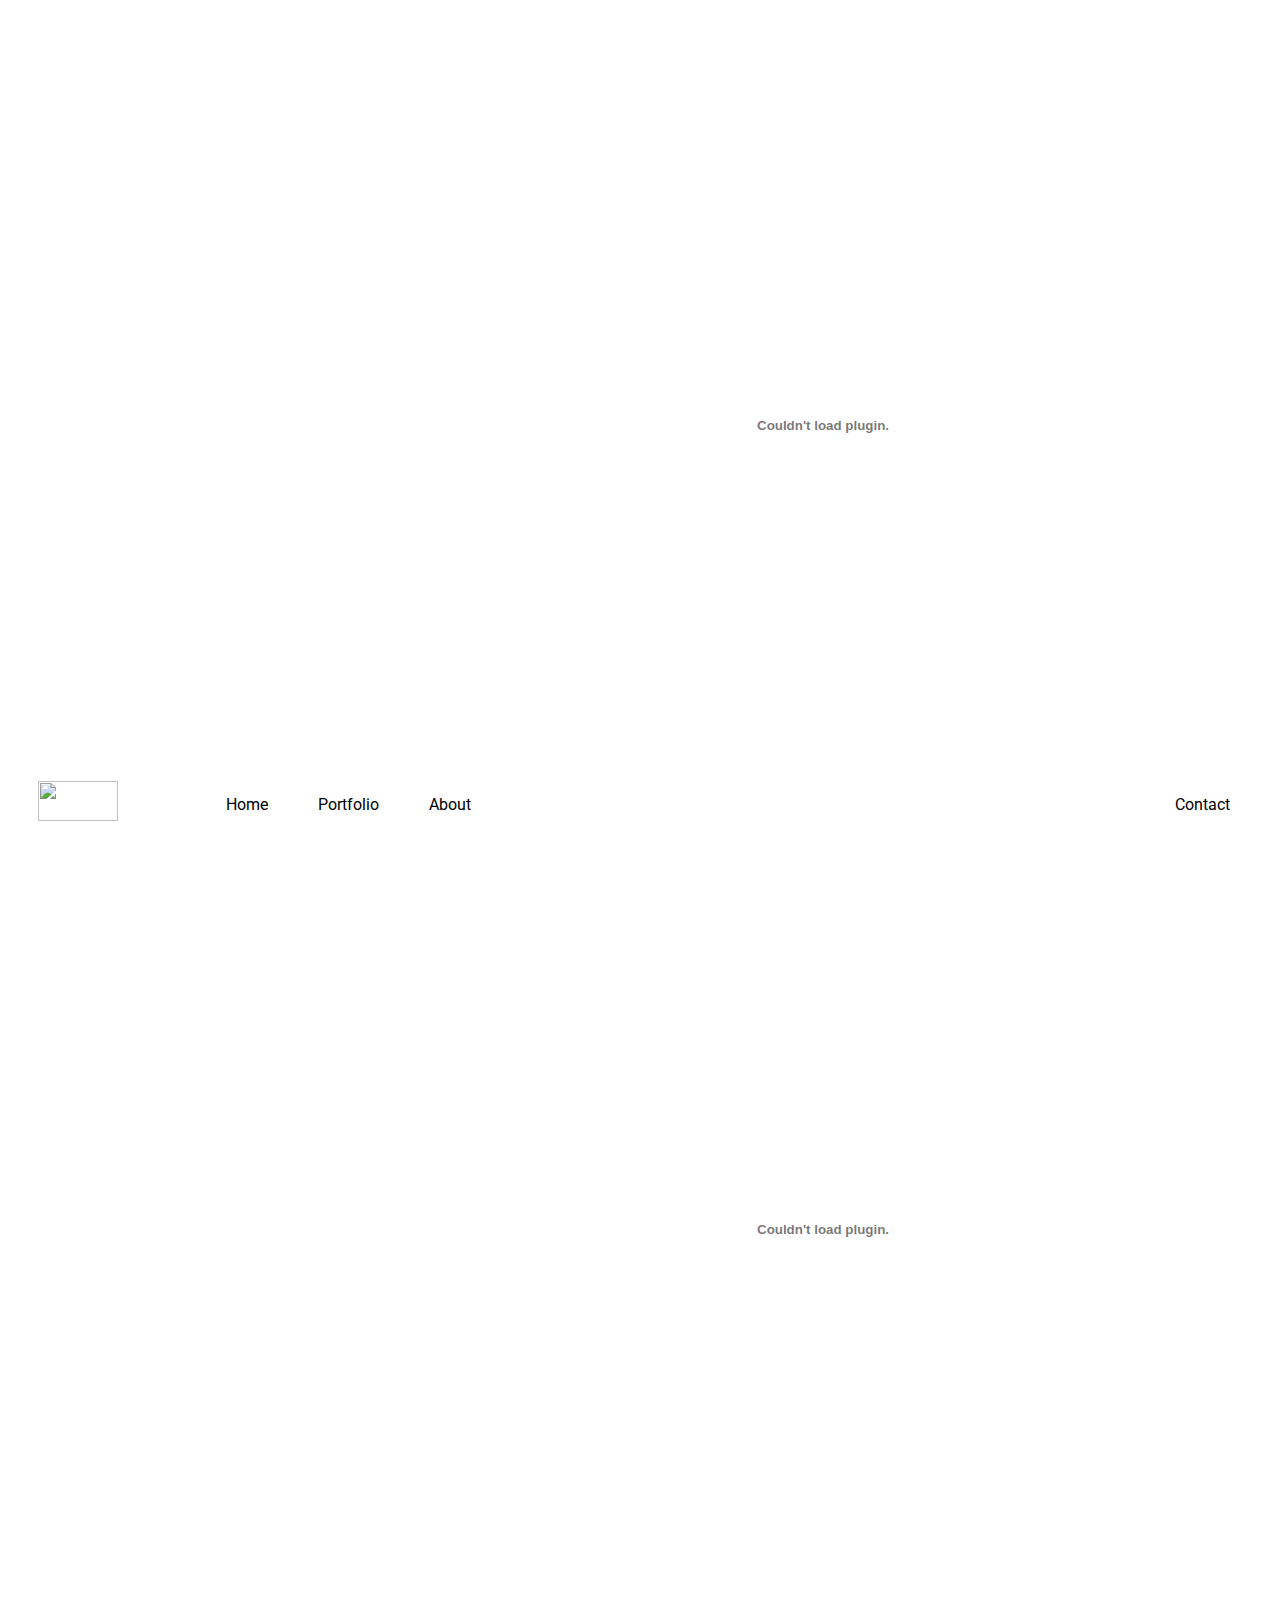
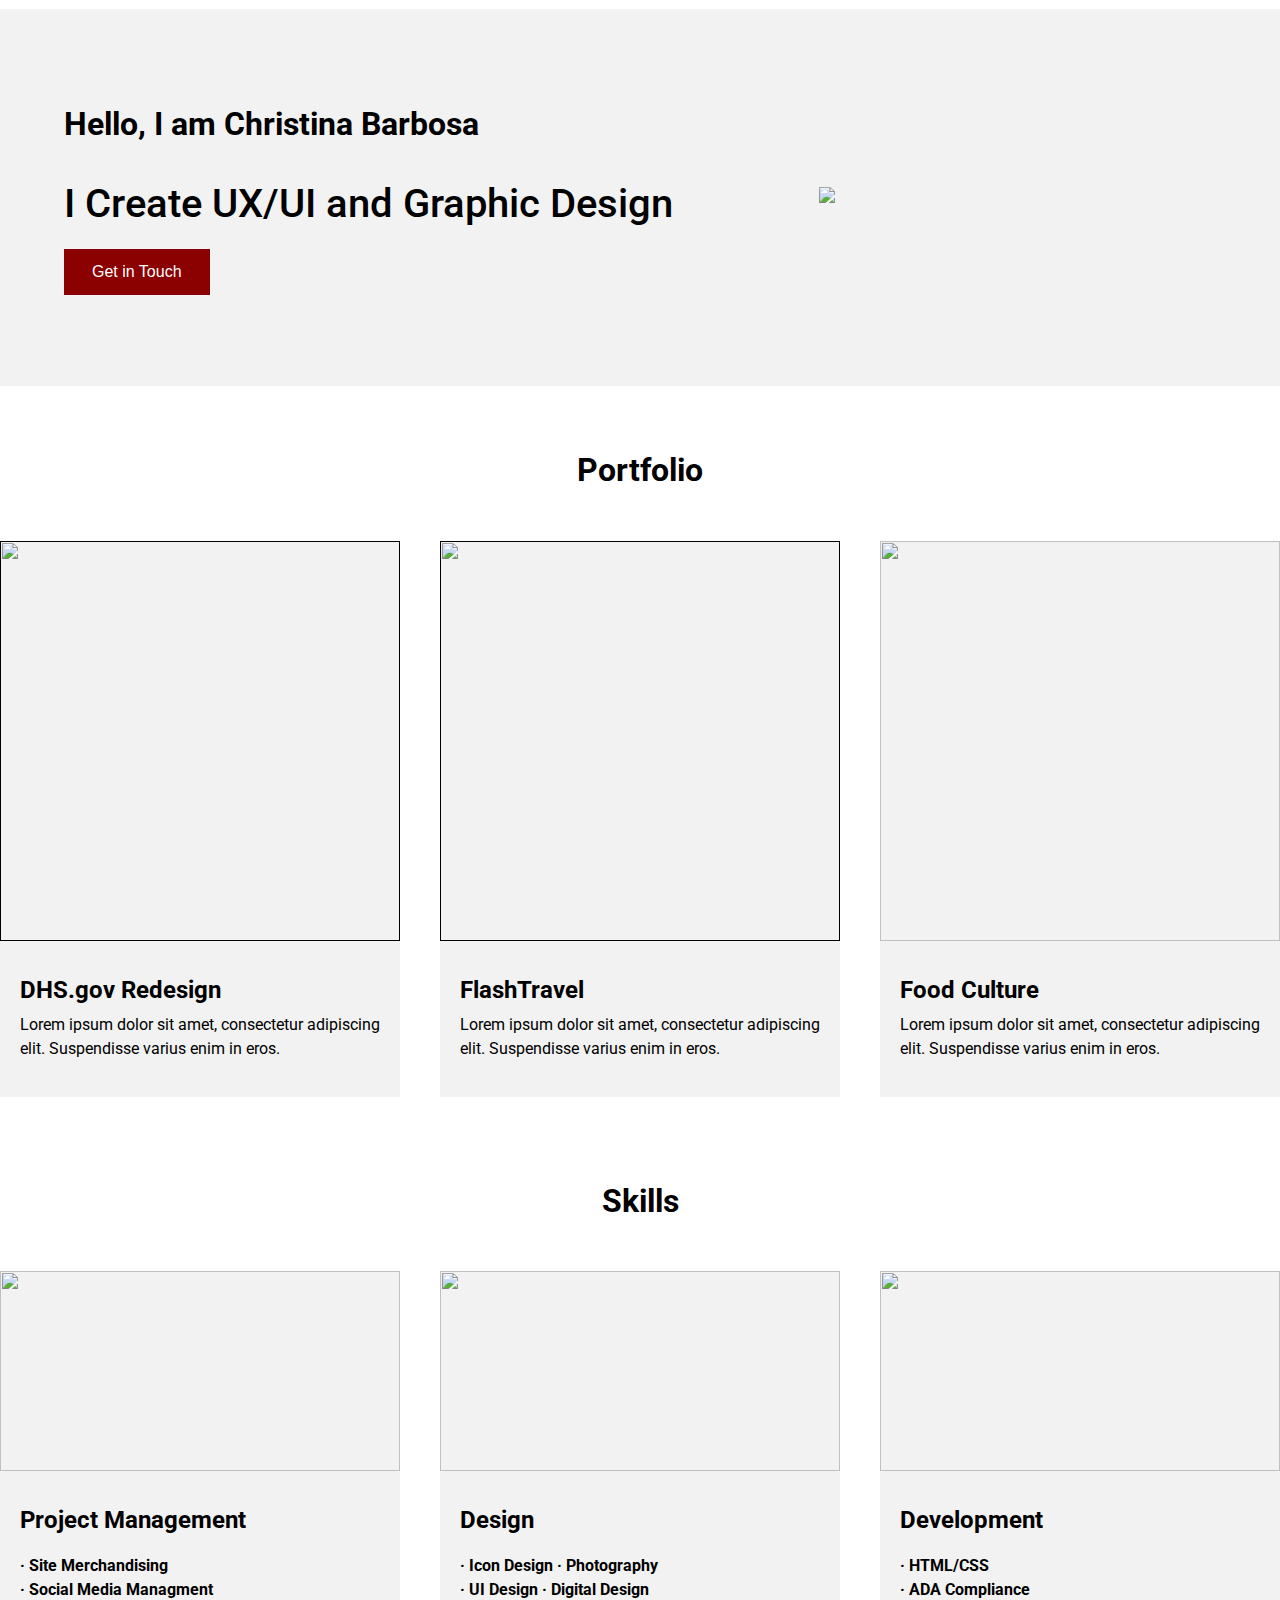
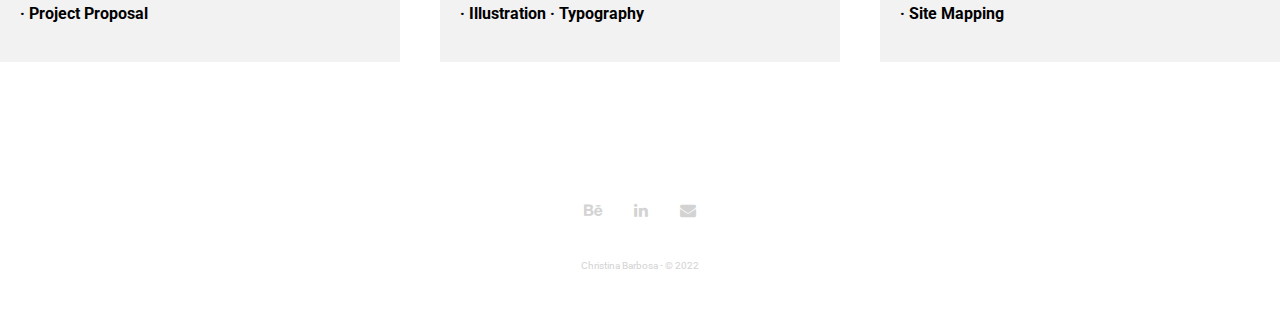
==== index.html @ 6f603c21 "Update index.html" ====
<!DOCTYPE html>
<html>
<!--Header-->
<header>

<!--Link to Call in Google Font-->
<link rel="preconnect" href="https://fonts.googleapis.com" />
<link rel="preconnect" href="https://fonts.gstatic.com" crossorigin />
<link href="css/roboto.css" type="text/css" rel="stylesheet">
<link href="https://fonts.googleapis.com/css2?family=Roboto:wght@400;700&display=swap" rel="stylesheet" type="text/css"/>
<meta charset="UTF-8">

<!--Link to Call in Css File-->
<link href="css/style.css" type="text/css" rel="stylesheet">
<link href="css/font-awesome.css" type="text/css" rel="stylesheet">

<!--Favicon-->
<link rel="icon" type="image/x-icon" href="Images/favicon.png" />

<!--Site Name-->
<title>Christina Barbosa</title>
<meta name="format-detection" content="telephone=no">
    <meta name="viewport" content="width=device-width, height=device-height, initial-scale=1.0, maximum-scale=1.0, user-scalable=0">
    <meta http-equiv="X-UA-Compatible" content="IE=edge">
    <meta charset="utf-8">
    <link rel="icon" href="images/favicon.ico" type="image/x-icon">
</header>

<!--Content-->
<body>
    <!--Navigation-->
    <nav>
        <!--Logo-->
        <div class="logo">
            <a href="index.html">
                <img src="https://github.com/ChristinaBarbosa/Images/blob/153701b27196ddc8526f4ab49ed74268e5db2ff0/clb.png?raw=true"width="80" height="40" ></a></div>

        <!--Home-->
        <div class="nav-link">
            <a href="">Home</a>
        </div>
      
        <!--Portfolio-->
        <div class="nav-link">
            <a href="">Portfolio</a>
        </div>

        <!--About Me-->
        <div class="nav-link">
            <a href="">About</a>
        </div>

        <!--Resume-->
        <div class="nav-link">
            <embed src="https://christinabarbosa.github.io/Christina Barbosa_Resume_2022.pdf" width="100%" height="850px"/>
            <embed src="/Repo_Name/Resume_Name.pdf" width="100%" height="745px" />
        </div>
      
      <!--Contact-->
        <div class="nav-link">
            <a href="">Contact</a>
        </div>

    </nav>

    <!--Hero-->
    <section class="hero_container">
            

 <!--Text Info-->
    <div class="hero_container-copy">
          <h2 class="margin-bottom_five">Hello, I am Christina Barbosa</h2>
          <h1 class="hero-container_sub-copy">I Create UX/UI and Graphic Design<br>
          <button class="button" style="background-color:darkred">Get in Touch</button>
            </div>
            <!--Image-->
            <div class="hero_container-img"><img src="https://github.com/ChristinaBarbosa/Images/blob/153701b27196ddc8526f4ab49ed74268e5db2ff0/IMG_9971.png?raw=true"></div>
    </section>

    <!--Case Study Cards-->
    <section>
    
        <h2 class="center">Portfolio</h2>

        <!--Card Container-->
        <div class="card-container">
            <!--Card 1-->
            <div class="card">
                <!--Card Link-->
                <a href="">
                <img src="https://github.com/ChristinaBarbosa/Portfolio.github.io/blob/main/images/C1.png?raw=true"width="400" height="400">
                    <div class="card-copy">
                        <h3 class="margin-bottom_five">DHS.gov Redesign</h3>
                        <p class="margin-top_zero">Lorem ipsum dolor sit amet, consectetur adipiscing elit. Suspendisse varius enim in eros.</p>

                    </div>
                </a>
            </div>

        <!--Card 2-->
        <div class="card">
            <a href="">
                <img src="https://github.com/ChristinaBarbosa/Portfolio.github.io/blob/main/images/C2.png?raw=true"width="400" height="400">
                <div class="card-copy">
                    <h3 class="margin-bottom_five">FlashTravel</h3>
                    <p class="margin-top_zero">Lorem ipsum dolor sit amet, consectetur adipiscing elit. Suspendisse varius enim in eros.</p>

                </div>

            </a>
        </div>

        <!--Card 3-->
        <div class="card">
            <a href="casestudyFC.html">
                <img src="https://github.com/ChristinaBarbosa/Portfolio.github.io/blob/main/images/C3.png?raw=true"width="400" height="400">
                <div class="card-copy">
                    <h3 class="margin-bottom_five">Food Culture</h3>
                    <p class="margin-top_zero">Lorem ipsum dolor sit amet, consectetur adipiscing elit. Suspendisse varius enim in eros.</p>

                </div>

            </a>
        </div>      

    </div>
    </section>

       <!--Case Study Cards-->
    <section>
    
        <h2 class="center">Skills</h2>

        <!--Card Container-->
        <div class="card-container">
            <!--Card 1-->
            <div class="card">
                <!--Card Link-->
                <img src="https://github.com/ChristinaBarbosa/Portfolio.github.io/blob/main/images/3.png?raw=true"width=400" height="200">
      <div class="card-copy">
       <h3 class="margin-bottom_five">Project Management</h3>                   
<ul>
  <li>· Site Merchandising</li>
  <li>· Social Media Managment</li>
  <li>· Project Proposal</li>
</ul>  

                    </div>
                </a>
            </div>

        <!--Card 2-->
        <div class="card">
                <img src="https://github.com/ChristinaBarbosa/Portfolio.github.io/blob/main/images/1.png?raw=true"width="400" height="200">
                <div class="card-copy">
                    <h3 class="margin-bottom_five">Design</h3>
<ul>
  <li>· Icon Design  · Photography</li>
  <li>· UI Design · Digital Design</li>
  <li>· Illustration  · Typography</li>
</ul>  

                </div>

            </a>
        </div>

        <!--Card 3-->
        <div class="card">
                <img src="https://github.com/ChristinaBarbosa/Portfolio.github.io/blob/main/images/1.2.png?raw=true"width="400" height="200">
                <div class="card-copy">
                    <h3 class="margin-bottom_five">Development</h3>
<ul>
  <li>· HTML/CSS</li>
  <li>· ADA Compliance</li>
  <li>· Site Mapping</li>
</ul>  

                </div>

            </a>
        </div>      

    </div>
    </section>
      
<!--Footer-->
    <footer> 
<!--Social Media Icons-->
      <div class="footer-social-icons">
    <ul class="social-icons">
      <li><a href="" class="social-icon"> <i class="fa fa-behance"></i></a></li>
        <li><a href="" class="social-icon"> <i class="fa fa-linkedin"></i></a></li>
      <li><a href="" class="social-icon"> <i class="fa fa-envelope"></i></a></li>
        
    </ul>
</div>

<!--Copyright-->
        <p class="copyright">Christina Barbosa - &copy; 2022</p>



    </footer>    

</body>

</html>
---- css/style.css ----
@import url(https://cdnjs.cloudflare.com/ajax/libs/font-awesome/4.6.3/css/font-awesome.css);

/* Define Global Css*/
body {
    font-family: 'Roboto' , sans-serif; 
    font-weight: 700;
    color: #000000; 
    line-height: 1.5; 
    margin: 0;
}

/* Define Default Global Font Size */
h1 {
    font-size: 40px;
}

h2 {
    font-size: 32px;
}

h3 {
    font-size: 24px;
}

h4{
    font-size: 18px;
}

h5 {
    font-size: 16px;
}

p {
    font-size: 16px;
    font-weight: 400;
}

a {
    font-size: 16px;
    font-weight: 400;
    color: #000000;
    text-decoration: none;
}

a:hover { 
    text-decoration: underline;
}

/* Define Global Helper Styles*/

.center {
    text-align: center;
}

.margin-bottom_five {
    margin-bottom: 5px;
}

.link { 
    text-decoration: underline;
}

.link-hover {
    text-decoration: none;
}

.margin-top_zero {
    margin-top: 0;

}

.hero-container_sub-copy {
    font-weight: 500;
}

/* Define Navigation Styles */

nav {
  display: flex;
  justify-content: center;
  align-items: center;
  background-color: #ffffff; 
  text-align:center;
}

.logo {
  width: 10%;
  margin-right: auto; 
  margin-left: 0;
  padding:16px 14px;
}

.nav-link {
    display: inline-block;
    list-style-type: none;
    align-items: center;
    margin-right: 50px;
}

/* Define Hero Styles */

.hero_container {
    background-color: #f2f2f2;
    display: flex;
    align-items: center; 
    margin-bottom: 60px; 
}

.hero_container-img {
    width: 40%;
}

.hero_container-img img {
    width: 100%; 
}

.hero_container-copy {
    width: 60%;
    padding: 5%;
}

/* Define Card Styles */

.card-container {
    display: flex;
    flex-flow: non-wrap;
    justify-content: center;
    margin: auto auto 60px auto; 
    max-width: 1000px; 

}

.card {
    background-color: #f2f2f2;
    width: 40%; 
    margin: 20px; 
    
}

.card a:hover { 
    text-decoration: none; 
}

.card-copy {
    padding: 0 20px 20px 20px; 
}

.card img {
    align-content: flex-end;
}

/* Define Footer Styles */

footer {
    background-color: #ffffff; 
    text-align: center;
    padding: 40px 
}

.copyright {
    font-size: 10px;
    margin-top: 30px;
    color: #D3D3D3;

}

/* Define Media Queries Which Tell the Code How Resize */

@media screen and (max-width: 768px) {
    nav {
        margin-right: 0;
    }

    h1 {
        font-size: 24px; 
    }

    h2 {
        font-size: 18px; 
    }

    .hero_container {
        display: flex; 
        flex-direction: column; 
    }

    .hero_container-img {
        min-width: 100%;
    }

    .hero_container-copy {
        min-width: 100%;
        margin: 20px;
        padding: 0;
        text-align: center;
    }

    .card {
        width: 100%;
    }

    .card img {
        width: 100%;
    }

}

@media screen and (max-width: 1024px) {
    p { 
        font-size: 14px; 
    }

    .hero_container-img {
        width: 50%; 
    }

    .hero_container-copy {
        width: 50%; 
    }

    .card {
        width: 40%;
    }

    .card img {
        width: 100%; 
    }

}

.button {
  border: none;
  color: white;
  padding: 14px 28px;
  font-size: 16px;
  cursor: pointer;
  background-color: #04AA6D;
}

/* Footer Icons */

ul {
    padding:0;
    list-style: none;
}
.footer-social-icons {
    margin-bottom: 5px;
    width: 350px;
    display:block;
    margin: 0 auto;
}
.social-icon {
    color: #fff;
}
ul.social-icons {
    margin-top: 10px;
}
.social-icons li {
    vertical-align: top;
    display: inline;
    height: 100px;
}
.social-icons a {
    color: #D3D3D3;
    text-decoration: none;
}
.fa-envelope {
    padding:10px 14px;
    -o-transition:.5s;
    -ms-transition:.5s;
    -moz-transition:.5s;
    -webkit-transition:.5s;
    transition: .5s;
}
.fa-envelope:hover {
    background-color: #3d5b99;
    color: #FFFFFF;
}

.fa-rss {
    padding:10px 14px;
    -o-transition:.5s;
    -ms-transition:.5s;
    -moz-transition:.5s;
    -webkit-transition:.5s;
    transition: .5s;
    background-color: #322f30;
}
.fa-rss:hover {
    background-color: #eb8231;
}

.fa-linkedin {
    padding:10px 14px;
    -o-transition:.5s;
    -ms-transition:.5s;
    -moz-transition:.5s;
    -webkit-transition:.5s;
    transition: .5s;
}
.fa-linkedin:hover {
    background-color: #0073a4;
    color: #FFFFFF;
}
.fa-behance {
    padding:10px 14px;
    -o-transition:.5s;
    -ms-transition:.5s;
    -moz-transition:.5s;
    -webkit-transition:.5s;
    transition: .5s;
}
.fa-behance:hover {
    background-color: #4176FA;
    color: #FFFFFF;
}
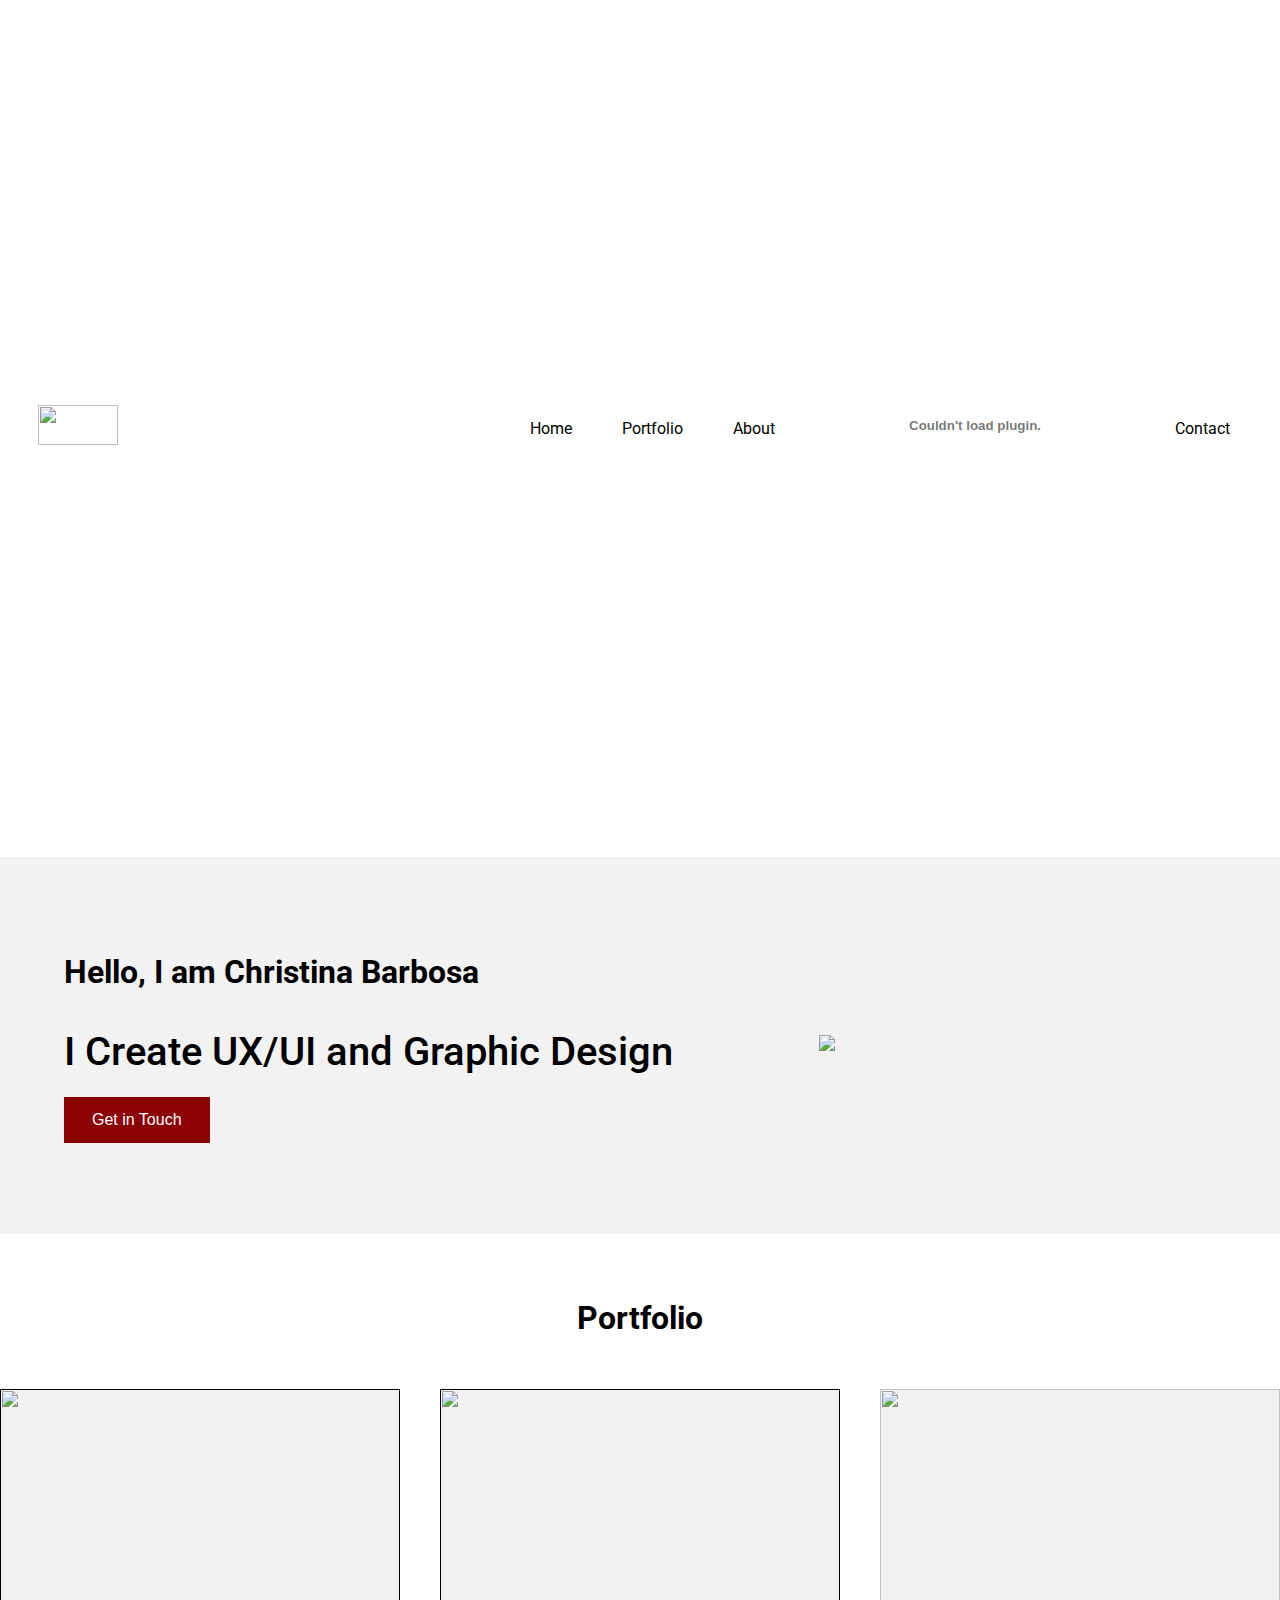
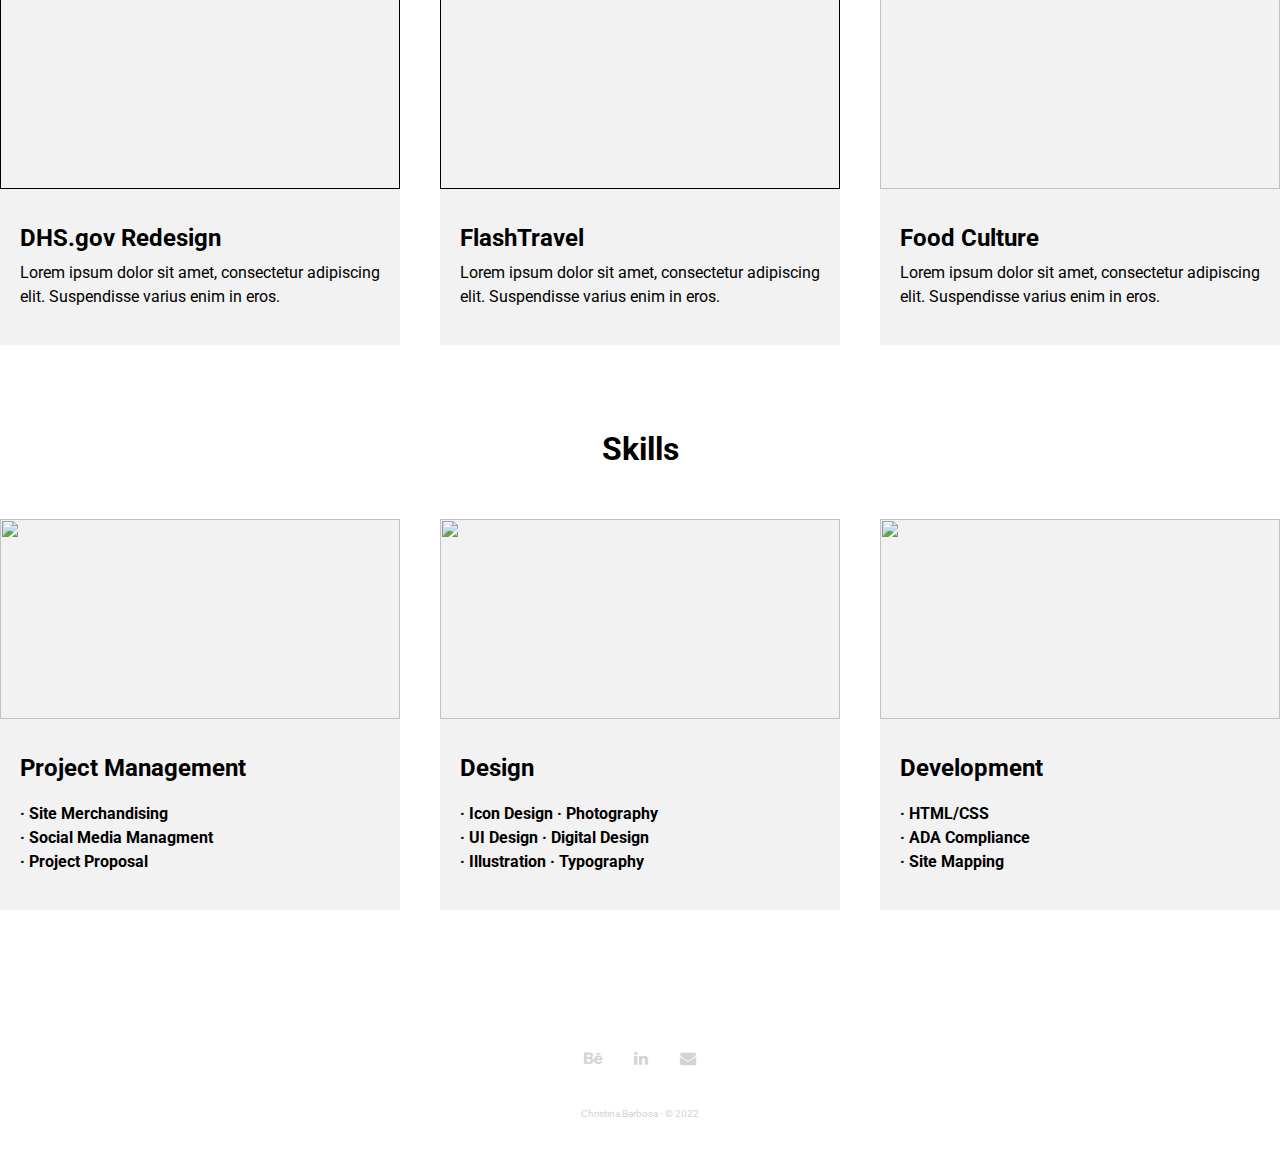
==== commit 6fc4877f: "Update index.html" ====
--- a/index.html
+++ b/index.html
@@ -53,7 +53,6 @@
         <!--Resume-->
         <div class="nav-link">
             <embed src="https://christinabarbosa.github.io/Christina Barbosa_Resume_2022.pdf" width="100%" height="850px"/>
-            <embed src="/Repo_Name/Resume_Name.pdf" width="100%" height="745px" />
         </div>
       
       <!--Contact-->
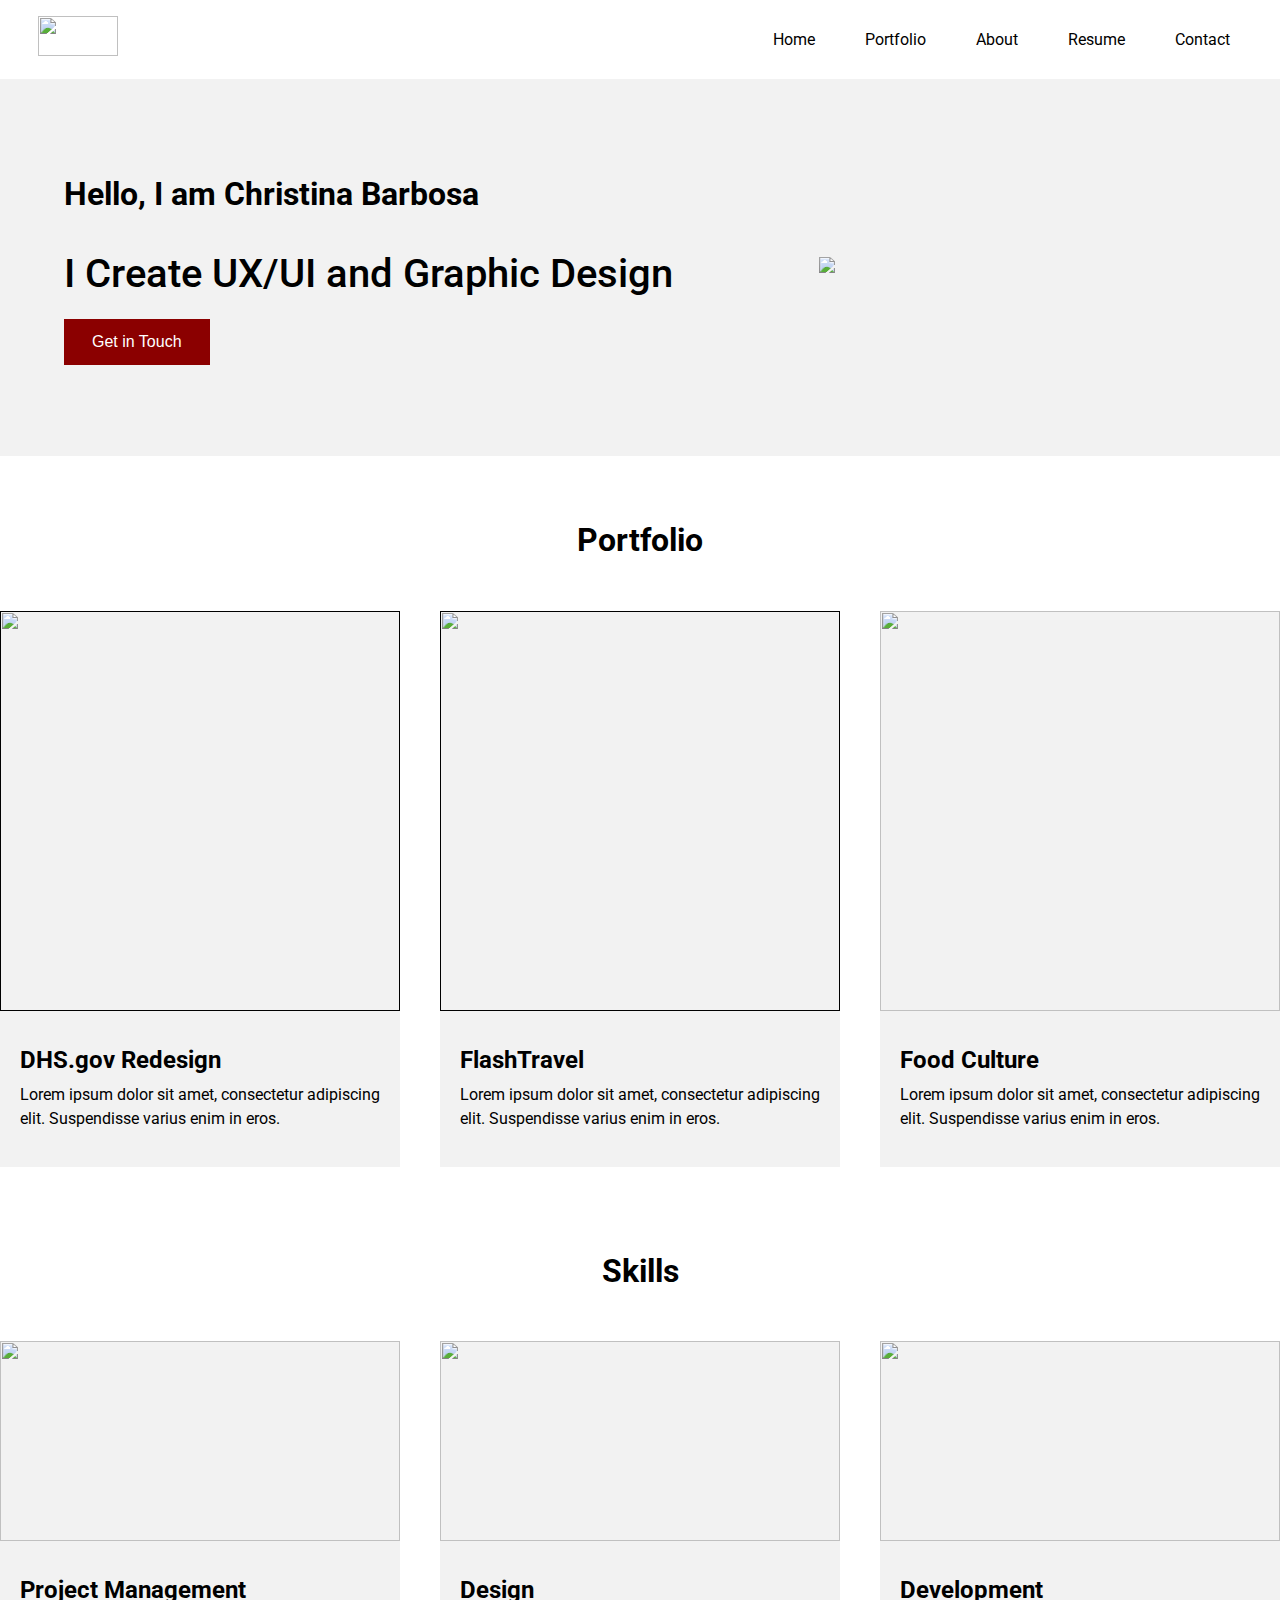
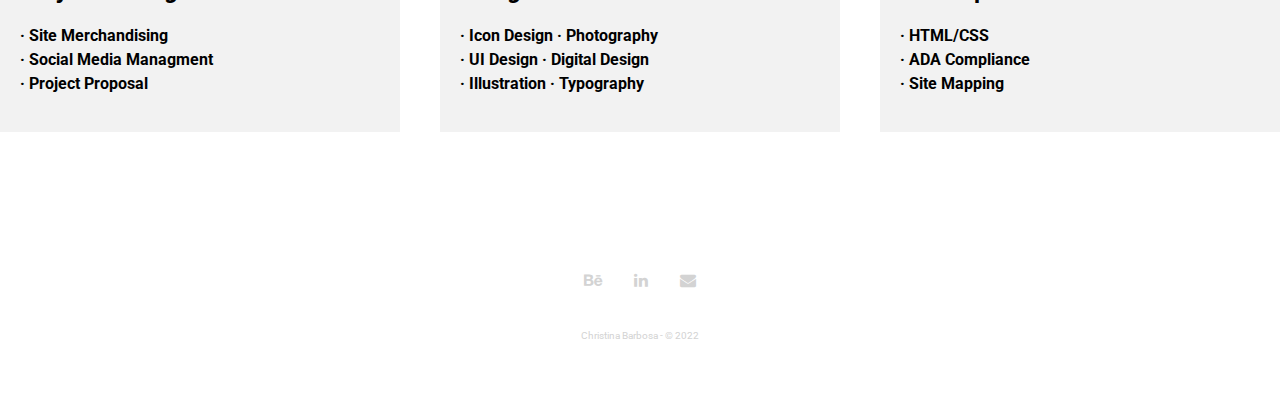
==== commit 4ff6adb2: "Update index.html" ====
--- a/index.html
+++ b/index.html
@@ -52,7 +52,7 @@
 
         <!--Resume-->
         <div class="nav-link">
-            <embed src="https://christinabarbosa.github.io/Christina Barbosa_Resume_2022.pdf" width="100%" height="850px"/>
+        <a href="https://christinabarbosa.github.io/Images/Christina Barbosa_Resume_2022.pdf" target="_blank">Resume</a>
         </div>
       
       <!--Contact-->
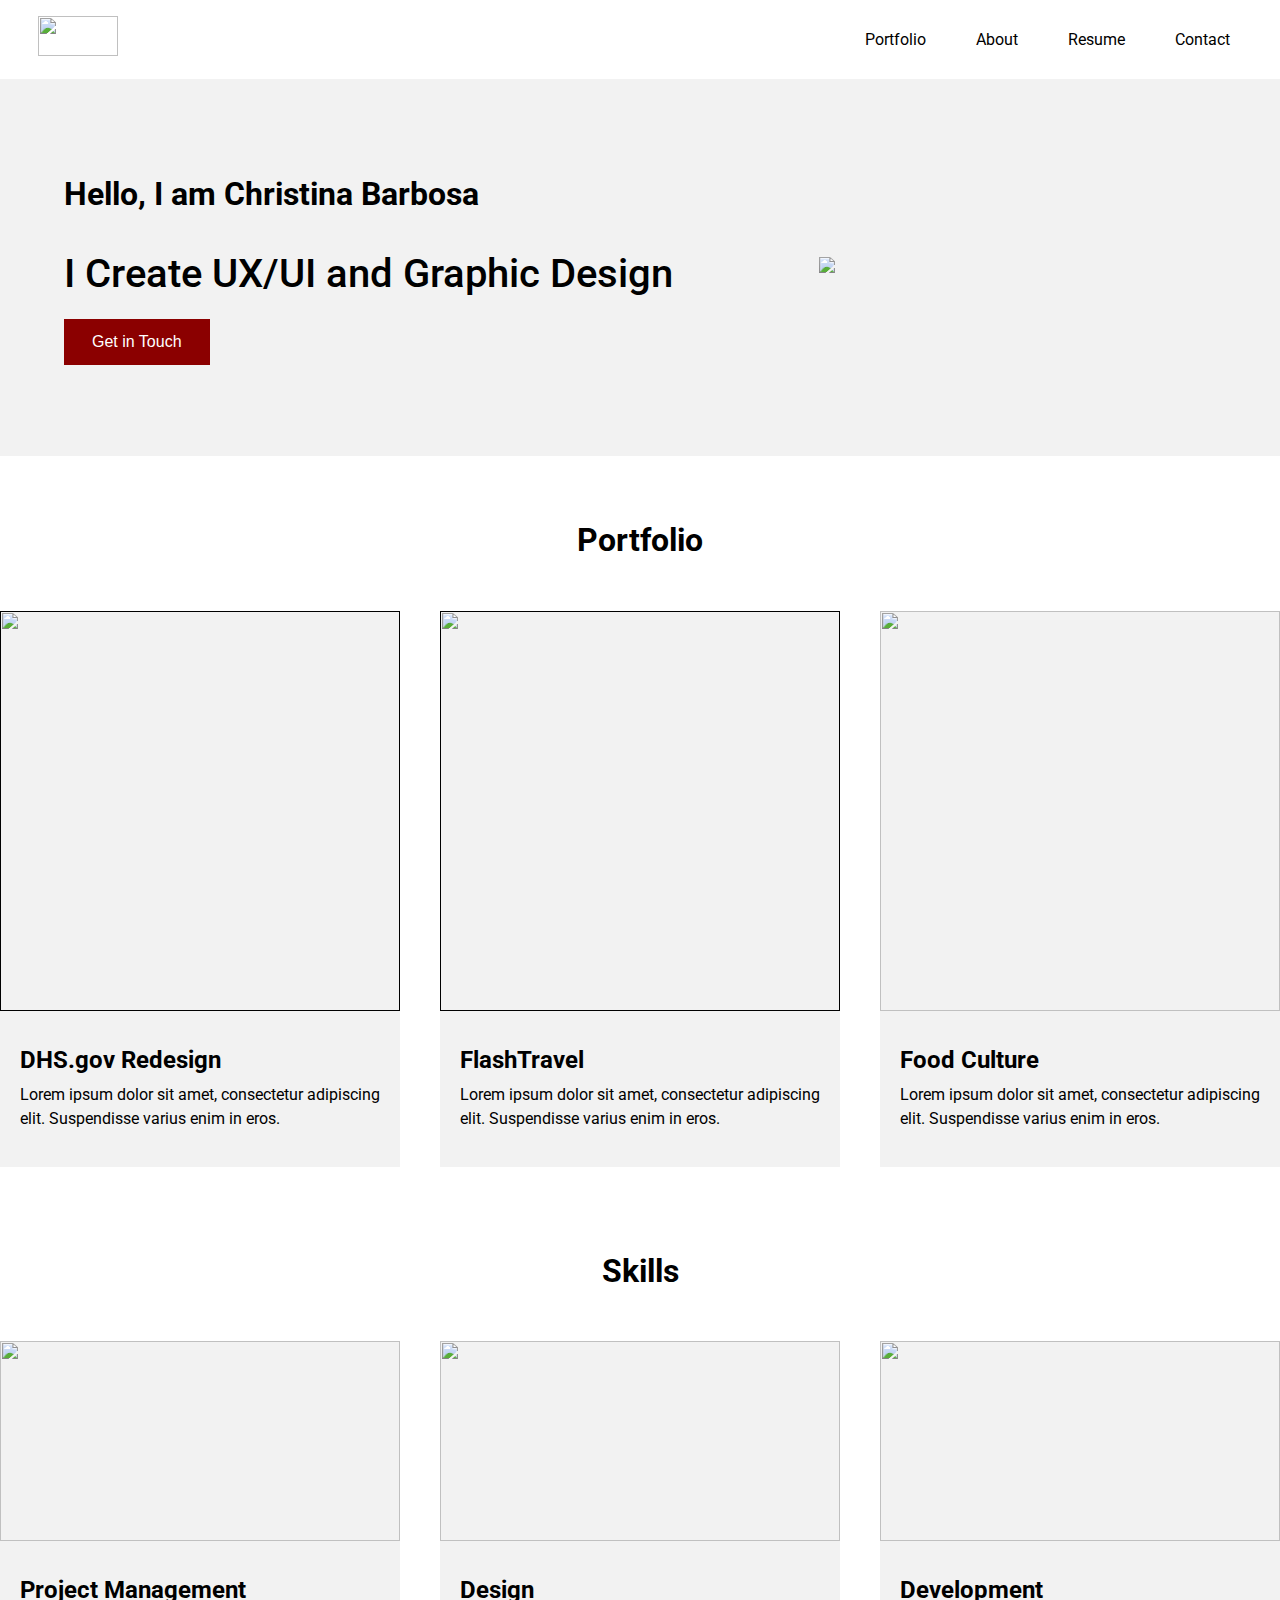
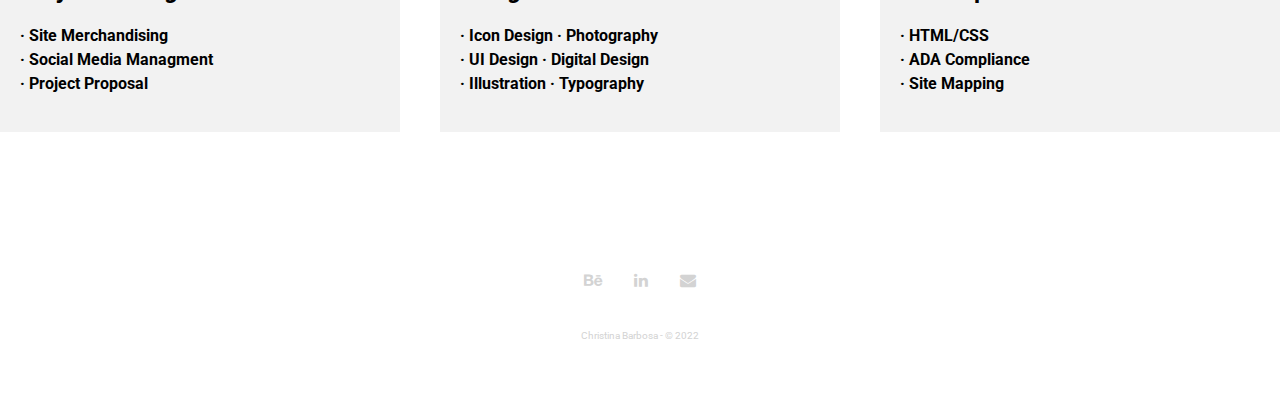
==== commit 471f1bc9: "Update index.html" ====
--- a/index.html
+++ b/index.html
@@ -12,7 +12,6 @@
 
 <!--Link to Call in Css File-->
 <link href="css/style.css" type="text/css" rel="stylesheet">
-<link href="css/font-awesome.css" type="text/css" rel="stylesheet">
 
 <!--Favicon-->
 <link rel="icon" type="image/x-icon" href="Images/favicon.png" />
@@ -34,11 +33,6 @@
         <div class="logo">
             <a href="index.html">
                 <img src="https://github.com/ChristinaBarbosa/Images/blob/153701b27196ddc8526f4ab49ed74268e5db2ff0/clb.png?raw=true"width="80" height="40" ></a></div>
-
-        <!--Home-->
-        <div class="nav-link">
-            <a href="">Home</a>
-        </div>
       
         <!--Portfolio-->
         <div class="nav-link">
@@ -47,17 +41,17 @@
 
         <!--About Me-->
         <div class="nav-link">
-            <a href="">About</a>
+            <a href="About.html">About</a>
         </div>
 
         <!--Resume-->
         <div class="nav-link">
-        <a href="https://christinabarbosa.github.io/Images/Christina Barbosa_Resume_2022.pdf" target="_blank">Resume</a>
+            <a href="images/ChristinaBarbosa_Resume_2022.pdf" target="_blank">Resume</a>
         </div>
       
       <!--Contact-->
         <div class="nav-link">
-            <a href="">Contact</a>
+            <a href="mailto:christinalbarbosa@gmail.com">Contact</a>
         </div>
 
     </nav>
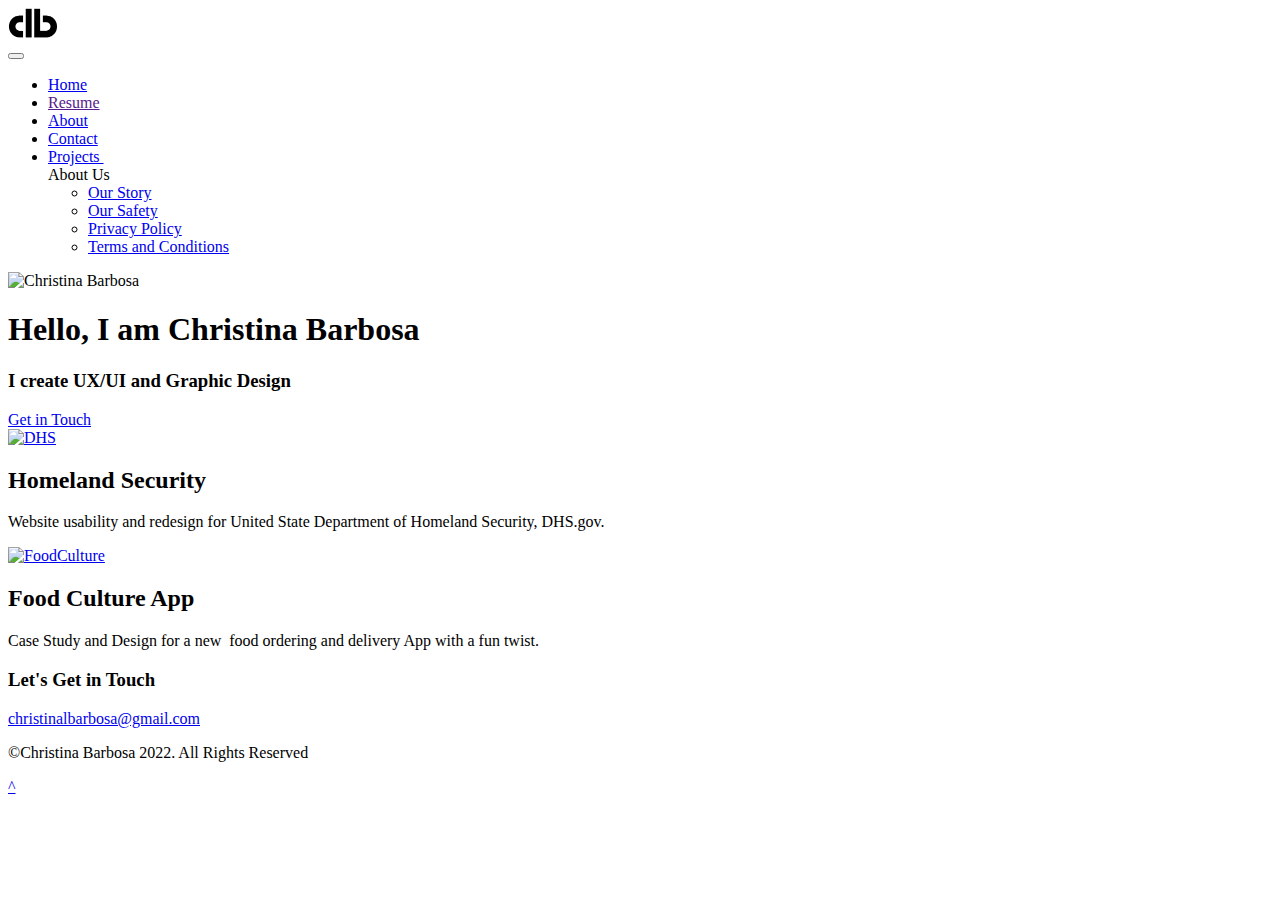
==== commit 8b222658: "Update index.html" ====
--- a/index.html
+++ b/index.html
@@ -1,201 +1,180 @@
 <!DOCTYPE html>
-<html>
-<!--Header-->
-<header>
+<html lang="en">
+  <head>
+    <meta charset="UTF-8">
+    <meta http-equiv="X-UA-Compatible" content="IE=edge">
+    <meta name="viewport" content="width=device-width, initial-scale=1">
+    <title>Christina Barbosa</title>
+	  
+<!-- Bootstrap -->
+    <link href="css/bootstrap-4.4.1.css" rel="stylesheet">
+    <link rel="stylesheet" type="text/css" href="css/index.css">
+    <link href="https://fonts.googleapis.com/css2?family=Lato:wght@400;600;800&amp;display=swap" rel="stylesheet">
+    <link rel="stylesheet" href="css/bootstrap-icons.css">
+</head>
 
-<!--Link to Call in Google Font-->
-<link rel="preconnect" href="https://fonts.googleapis.com" />
-<link rel="preconnect" href="https://fonts.gstatic.com" crossorigin />
-<link href="css/roboto.css" type="text/css" rel="stylesheet">
-<link href="https://fonts.googleapis.com/css2?family=Roboto:wght@400;700&display=swap" rel="stylesheet" type="text/css"/>
-<meta charset="UTF-8">
+<!-- Responsive Navbar -->
+<header class= "bkg-black" >
+	
+<!-- bottom navbar -->
+<nav class="navbar navbar-expand-lg col-xl-12 navbar-light bg-light" id="main-bar">
 
-<!--Link to Call in Css File-->
-<link href="css/style.css" type="text/css" rel="stylesheet">
+  <!--Logo-->
+  <div class="order-0 order-md-1 position-absolute main-logo">
 
-<!--Favicon-->
-<link rel="icon" type="image/x-icon" href="Images/favicon.png" />
+  <a class="mx-auto" href="index.html">
+  <img src="images/Logo.png" class="nav-brand" alt="logo" height="30px" width="50px">
+  </a>
+  </div>
+      <!--End of Logo-->
+	
+    <div class="d-flex flex-grow-1">
 
-<!--Site Name-->
-<title>Christina Barbosa</title>
-<meta name="format-detection" content="telephone=no">
-    <meta name="viewport" content="width=device-width, height=device-height, initial-scale=1.0, maximum-scale=1.0, user-scalable=0">
-    <meta http-equiv="X-UA-Compatible" content="IE=edge">
-    <meta charset="utf-8">
-    <link rel="icon" href="images/favicon.ico" type="image/x-icon">
-</header>
+        <span class="w-100 d-lg-none d-block"><!-- hidden spacer to center brand on mobile --></span>
 
-<!--Content-->
-<body>
-    <!--Navigation-->
-    <nav>
-        <!--Logo-->
-        <div class="logo">
-            <a href="index.html">
-                <img src="https://github.com/ChristinaBarbosa/Images/blob/153701b27196ddc8526f4ab49ed74268e5db2ff0/clb.png?raw=true"width="80" height="40" ></a></div>
-      
-        <!--Portfolio-->
-        <div class="nav-link">
-            <a href="">Portfolio</a>
+        <div class="w-100 text-right">
+
+            <button class="navbar-toggler" type="button" data-toggle="collapse" data-target="#navbarSupportedContent" aria-controls="navbarSupportedContent" aria-expanded="false" aria-label="Toggle navigation">
+
+                <span class="navbar-toggler-icon"></span>
+
+            </button>
+
         </div>
 
-        <!--About Me-->
-        <div class="nav-link">
-            <a href="About.html">About</a>
+    </div>
+
+    <div class="collapse navbar-collapse flex-grow-1 text-right text-black" id="navbarSupportedContent">
+        <ul class="navbar-nav ml-auto flex-nowrap">
+      <li class="nav-item">
+        <a class="nav-link text-uppercase" href="index.html">Home</a>
+      </li>
+
+<li class="nav-item dropdown">
+<a class="nav-link text-uppercase" href="" id="navbarDropdown" role="button" aria-haspopup="true" aria-expanded="false">Resume</a>
+</li>
+			
+<li class="nav-item dropdown">
+<a class="nav-link text-uppercase" href="#" id="navbarDropdown" role="button" aria-haspopup="true" aria-expanded="false">About</a>
+</li> 
+		
+<li class="nav-item dropdown">
+<a class="nav-link text-uppercase" href="#" id="navbarDropdown" role="button" aria-haspopup="true" aria-expanded="false">Contact</a>
+</li> 			
+			
+<li class="nav-item dropdown">
+<a class="nav-link dropdown-toggle text-uppercase" href="#" id="navbarDropdown" role="button" data-toggle="dropdown" aria-haspopup="true" aria-expanded="false">Projects&nbsp;</a>
+        <div class="dropdown-menu" aria-labelledby="navbarDropdown">
+          <div class="container col-xl-12">
+            <div class="row col-xl-12">
+				<div class="col-md-4 offset-xl-6 col-xl-3">
+                <span class="text-uppercase text-black">About Us</span>
+                <ul class="nav flex-column">
+                 <li class="nav-item">
+                  <a class="nav-link" href="#">Our Story</a>
+                </li>
+                <li class="nav-item">
+                  <a class="nav-link" href="#">Our Safety</a>
+                </li>
+              </ul>
+              </div>
+              <div class="col-md-4 col-xl-3">
+                <ul class="nav flex-column">
+                <li class="nav-item">
+                  <a class="nav-link" href="#">Privacy Policy</a>
+                </li>
+				<li class="nav-item">
+                  <a class="nav-link" href="#">Terms and Conditions</a>
+                </li>
+              </ul>
+              </div>
+              <!-- /.col-md-4  -->
+            </div>
+          </div>
+          <!--  /.container  -->
         </div>
+      </li>
+		
+    </ul>
 
-        <!--Resume-->
-        <div class="nav-link">
-            <a href="images/ChristinaBarbosa_Resume_2022.pdf" target="_blank">Resume</a>
+    </div>
+
+</nav>
+
+</header>
+<!-- Header-->
+<body>
+<!--Banner-->	
+	<div class="row d-flex align-items-center justify-content-center bkg-light-grey">
+            <div class="col-12 order-2 col-lg-6 order-lg-1 order-xl-1 px-0 " style="width: 100%">
+                <p class="text-center"><img class="img-fluid" src="https://github.com/ChristinaBarbosa/Images/blob/153701b27196ddc8526f4ab49ed74268e5db2ff0/IMG_9971.png?raw=true" alt="Christina Barbosa" width="70%"></p>
+            </div>
+		   
+            <div class="col-12 order-1 col-lg-6 order-xl-2 align-items-self">
+             <h1 class="ml-3 mb-2 mobile-headline"><span class="d-none d-sm-inline"> Hello, I am Christina Barbosa</span></h1>
+   <h3 class="ml-3 mr-1 mb-5 mobile-subhead">I create UX/UI and Graphic Design</h3>
+   <div class="col-12 d-inline">
+   <a class="btn-primary" href="mailto:christinalbarbosa@gmail.com" target="blank">Get in Touch</a>
+          </div>
         </div>
-      
-      <!--Contact-->
-        <div class="nav-link">
-            <a href="mailto:christinalbarbosa@gmail.com">Contact</a>
+</div>
+	
+<div> 
+	
+<div class="container">        
+	<!--Main Cards-->
+        <!--Row Three-->
+        <div class="row row-eq-height my-5">
+            <!--Home Security-->
+            <div class="col-12 col-lg-6 my-3 px-3">
+                <div class="bkg-light-grey" style="width: 100%">
+                    <a href="casestudy2.html" class="link-content-wrapper">
+                        <img class="img-fluid" src="https://github.com/ChristinaBarbosa/Portfolio.github.io/blob/main/images/C1.png?raw=true"
+                            alt="DHS"></a>
+                </div>
+                <div class="py-4 px-5 bkg-light-grey">
+                    <h2 class="font-weight-bold">Homeland Security</h2>
+                    <p>Website usability and redesign for United State Department of Homeland Security, DHS.gov.</p>
+</div>
+            </div>
+            <!--Food Cultures-->
+            <div class="col-12 col-lg-6 my-3 px-3">
+                <div class="bkg-light-grey" style="width: 100%">
+					<a href="casestudy.html" class="link-content-wrapper">
+                        <img class="img-fluid" src="https://github.com/ChristinaBarbosa/Portfolio.github.io/blob/main/images/C3.png?raw=true"
+							 alt="FoodCulture"></a>
+                </div>
+                <div class="py-4 px-5 bkg-light-grey">
+                    <h2 class="font-weight-bold">Food Culture App</h2>
+                    <p>Case Study and Design for a new&nbsp; food ordering and delivery  App with a fun twist.</p>
+</div>
+            </div>
         </div>
-
-    </nav>
-
-    <!--Hero-->
-    <section class="hero_container">
-            
-
- <!--Text Info-->
-    <div class="hero_container-copy">
-          <h2 class="margin-bottom_five">Hello, I am Christina Barbosa</h2>
-          <h1 class="hero-container_sub-copy">I Create UX/UI and Graphic Design<br>
-          <button class="button" style="background-color:darkred">Get in Touch</button>
-            </div>
-            <!--Image-->
-            <div class="hero_container-img"><img src="https://github.com/ChristinaBarbosa/Images/blob/153701b27196ddc8526f4ab49ed74268e5db2ff0/IMG_9971.png?raw=true"></div>
-    </section>
-
-    <!--Case Study Cards-->
-    <section>
-    
-        <h2 class="center">Portfolio</h2>
-
-        <!--Card Container-->
-        <div class="card-container">
-            <!--Card 1-->
-            <div class="card">
-                <!--Card Link-->
-                <a href="">
-                <img src="https://github.com/ChristinaBarbosa/Portfolio.github.io/blob/main/images/C1.png?raw=true"width="400" height="400">
-                    <div class="card-copy">
-                        <h3 class="margin-bottom_five">DHS.gov Redesign</h3>
-                        <p class="margin-top_zero">Lorem ipsum dolor sit amet, consectetur adipiscing elit. Suspendisse varius enim in eros.</p>
-
-                    </div>
+<!--Row Two-->
+        </div>
+    </div>
+		</body>
+ <!--Connect-->
+    <div class="container-fluid">
+        <div class="row bkg-light-grey text-center py-5 my-5">
+            <div class="col-12">
+              <h3 class="font-weight-bold">Let's Get in Touch</h3>
+              <p> <a class="link-primary" target="blank" href="mailto:christinalbarbosa@gmail.com">christinalbarbosa@gmail.com</a> </p>
+              <p class="small">©Christina Barbosa 2022. All Rights Reserved</p>
+          </div>
+        </div>
+        <!--Back to Top-->
+        <div class="row fixed-bottom my-3">
+            <div class="col-1 offset-10 offset-sm-11 offset-md-11 offset-lg-11 offset-xl-11">
+                <a href="#top" class="scroll text-right" title="Click arrow to return on the top page">
+                    <p class="scroll-arrow text-center mb-1 py-1 px-2">^</p>
                 </a>
             </div>
-
-        <!--Card 2-->
-        <div class="card">
-            <a href="">
-                <img src="https://github.com/ChristinaBarbosa/Portfolio.github.io/blob/main/images/C2.png?raw=true"width="400" height="400">
-                <div class="card-copy">
-                    <h3 class="margin-bottom_five">FlashTravel</h3>
-                    <p class="margin-top_zero">Lorem ipsum dolor sit amet, consectetur adipiscing elit. Suspendisse varius enim in eros.</p>
-
-                </div>
-
-            </a>
         </div>
-
-        <!--Card 3-->
-        <div class="card">
-            <a href="casestudyFC.html">
-                <img src="https://github.com/ChristinaBarbosa/Portfolio.github.io/blob/main/images/C3.png?raw=true"width="400" height="400">
-                <div class="card-copy">
-                    <h3 class="margin-bottom_five">Food Culture</h3>
-                    <p class="margin-top_zero">Lorem ipsum dolor sit amet, consectetur adipiscing elit. Suspendisse varius enim in eros.</p>
-
-                </div>
-
-            </a>
-        </div>      
-
     </div>
-    </section>
-
-       <!--Case Study Cards-->
-    <section>
-    
-        <h2 class="center">Skills</h2>
-
-        <!--Card Container-->
-        <div class="card-container">
-            <!--Card 1-->
-            <div class="card">
-                <!--Card Link-->
-                <img src="https://github.com/ChristinaBarbosa/Portfolio.github.io/blob/main/images/3.png?raw=true"width=400" height="200">
-      <div class="card-copy">
-       <h3 class="margin-bottom_five">Project Management</h3>                   
-<ul>
-  <li>· Site Merchandising</li>
-  <li>· Social Media Managment</li>
-  <li>· Project Proposal</li>
-</ul>  
-
-                    </div>
-                </a>
-            </div>
-
-        <!--Card 2-->
-        <div class="card">
-                <img src="https://github.com/ChristinaBarbosa/Portfolio.github.io/blob/main/images/1.png?raw=true"width="400" height="200">
-                <div class="card-copy">
-                    <h3 class="margin-bottom_five">Design</h3>
-<ul>
-  <li>· Icon Design  · Photography</li>
-  <li>· UI Design · Digital Design</li>
-  <li>· Illustration  · Typography</li>
-</ul>  
-
-                </div>
-
-            </a>
-        </div>
-
-        <!--Card 3-->
-        <div class="card">
-                <img src="https://github.com/ChristinaBarbosa/Portfolio.github.io/blob/main/images/1.2.png?raw=true"width="400" height="200">
-                <div class="card-copy">
-                    <h3 class="margin-bottom_five">Development</h3>
-<ul>
-  <li>· HTML/CSS</li>
-  <li>· ADA Compliance</li>
-  <li>· Site Mapping</li>
-</ul>  
-
-                </div>
-
-            </a>
-        </div>      
-
-    </div>
-    </section>
-      
-<!--Footer-->
-    <footer> 
-<!--Social Media Icons-->
-      <div class="footer-social-icons">
-    <ul class="social-icons">
-      <li><a href="" class="social-icon"> <i class="fa fa-behance"></i></a></li>
-        <li><a href="" class="social-icon"> <i class="fa fa-linkedin"></i></a></li>
-      <li><a href="" class="social-icon"> <i class="fa fa-envelope"></i></a></li>
-        
-    </ul>
-</div>
-
-<!--Copyright-->
-        <p class="copyright">Christina Barbosa - &copy; 2022</p>
-
-
-
-    </footer>    
-
-</body>
-
+    <!-- jQuery (necessary for Bootstrap's JavaScript plugins) -->
+    <script src="js/jquery-3.4.1.min.js"></script>
+    <!-- Include all compiled plugins (below), or include individual files as needed -->
+    <script src="js/popper.min.js"></script>
+    <script src="js/bootstrap-4.4.1.js"></script>
 </html>
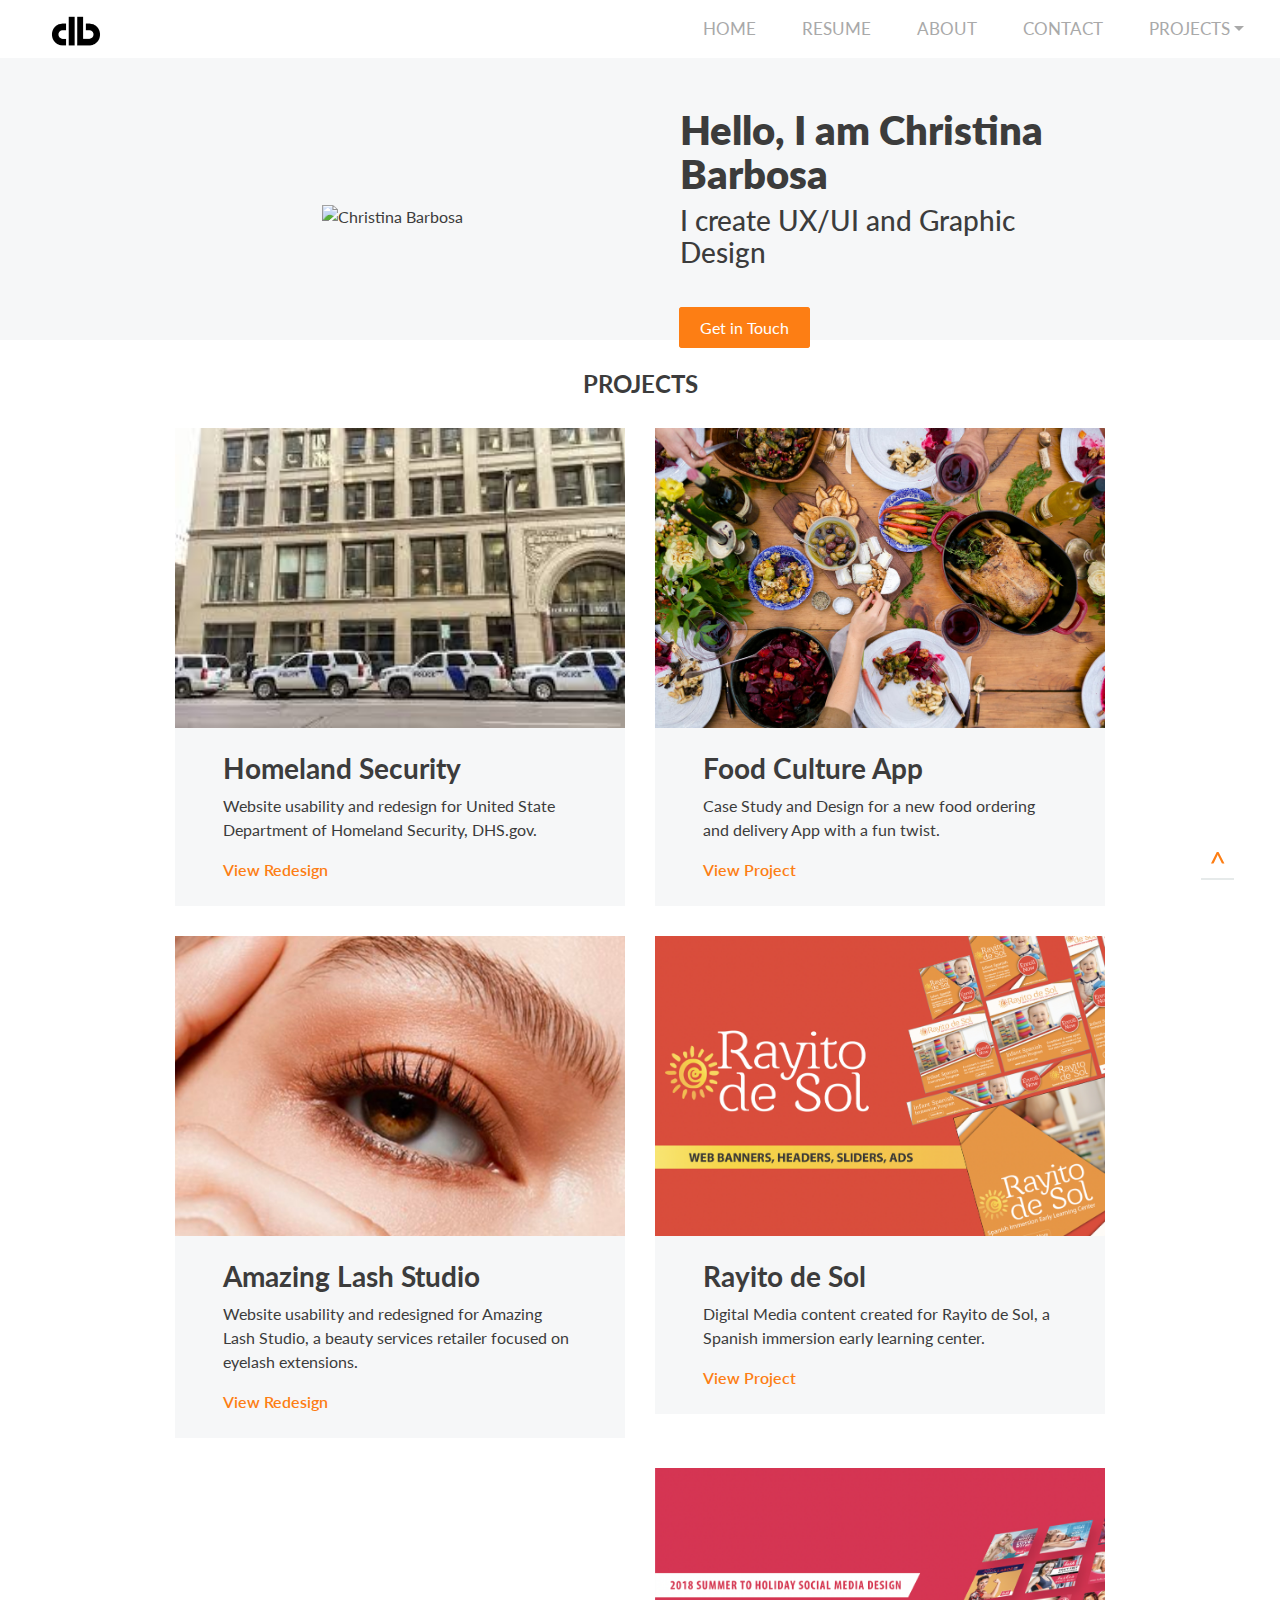
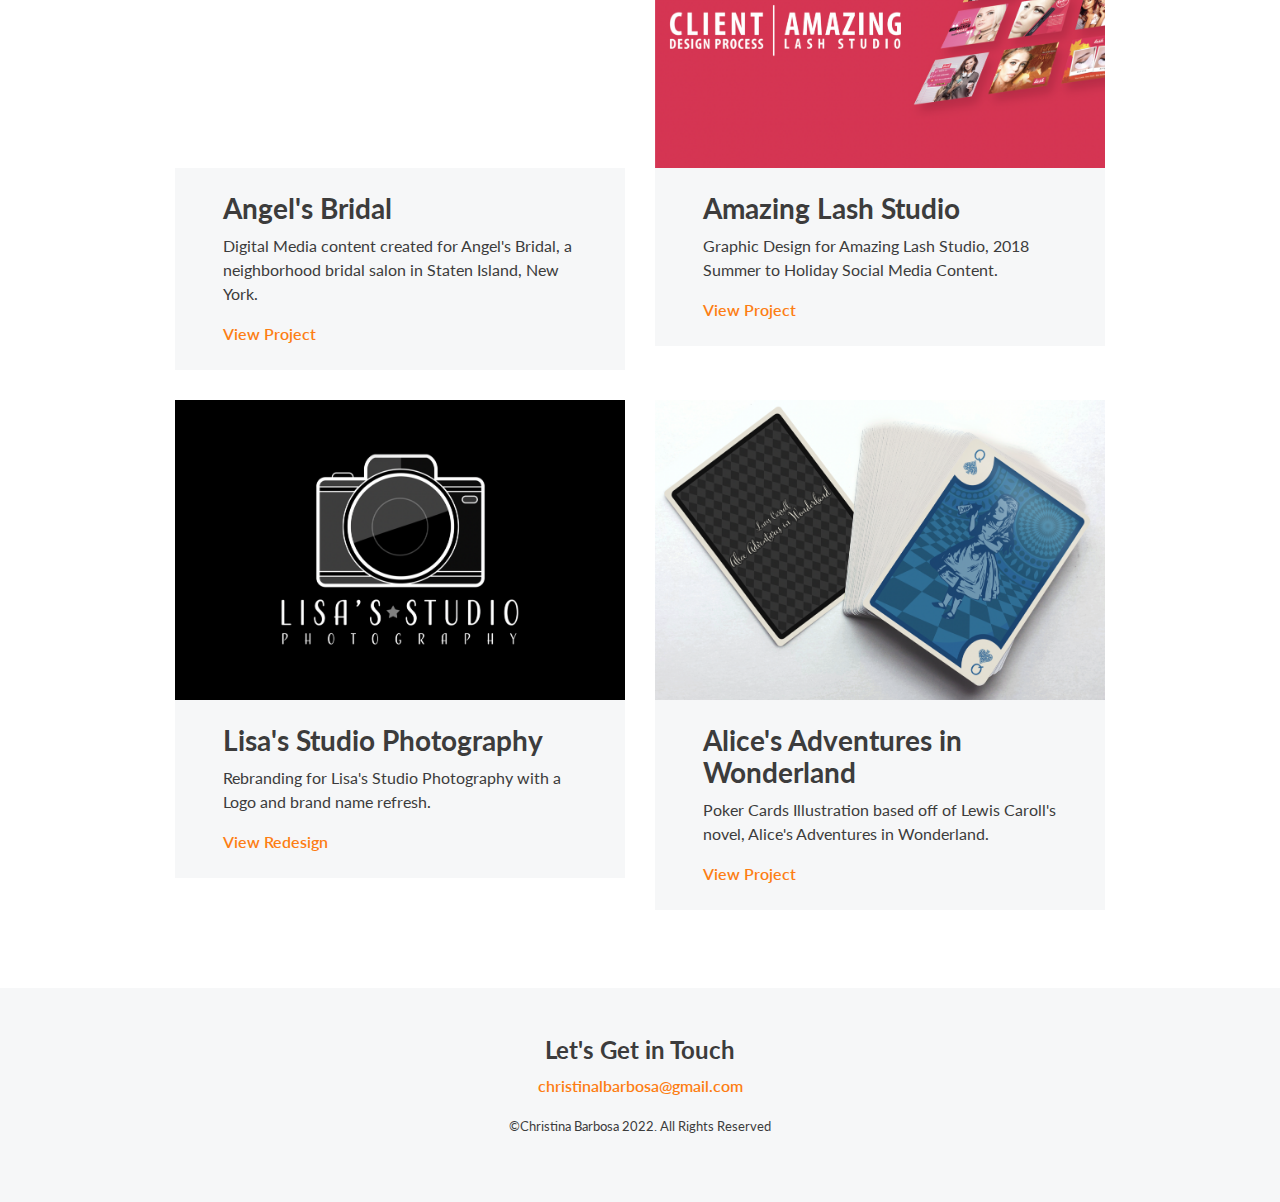
==== commit e68df06e: "Add files via upload" ====
--- a/index.html
+++ b/index.html
@@ -11,149 +11,371 @@
     <link rel="stylesheet" type="text/css" href="css/index.css">
     <link href="https://fonts.googleapis.com/css2?family=Lato:wght@400;600;800&amp;display=swap" rel="stylesheet">
     <link rel="stylesheet" href="css/bootstrap-icons.css">
+
+<!--Favicon-->
+<link rel="icon" href="img/Logo.png">
+	  
 </head>
 
+    <style>
+        
+        /* Image Columns */
+
+        .col1 {
+            background-image: url(img/bg1.jpeg); 
+			background-position: center;
+            background-repeat:no-repeat;
+            background-size: cover;
+           -webkit-background-size: cover;
+           -moz-background-size: cover;
+           -o-background-size: cover;
+        }
+        .col2 {
+            background-image: url(img/bg2.jpeg);
+			background-position: center;
+            background-repeat:no-repeat;
+            background-size: cover;
+           -webkit-background-size: cover;
+           -moz-background-size: cover;
+           -o-background-size: cover;
+        }
+        .col3 {
+            background-image: url(img/bg3.jpeg);
+			background-position: center;
+            background-repeat:no-repeat;
+            background-size: cover;
+           -webkit-background-size: cover;
+           -moz-background-size: cover;
+           -o-background-size: cover;
+        }
+		.col4 {
+            background-image: url(img/bg1.png);
+			background-position: left;
+            background-repeat:no-repeat;
+            background-size: cover;
+           -webkit-background-size: cover;
+           -moz-background-size: cover;
+           -o-background-size: cover;
+        }
+		.col5 {
+            background-image: url(img/bg2.png);
+			background-position: left;
+            background-repeat:no-repeat;
+            background-size: cover;
+           -webkit-background-size: cover;
+           -moz-background-size: cover;
+           -o-background-size: cover;
+        }
+		.col6 {
+            background-image: url(img/bg3.png);
+			background-position: left;
+            background-repeat:no-repeat;
+            background-size: cover;
+           -webkit-background-size: cover;
+           -moz-background-size: cover;
+           -o-background-size: cover;
+        }	
+		.col7 {
+            background-image: url(img/bg4.png);
+			background-position: center;
+            background-repeat:no-repeat;
+            background-size: cover;
+           -webkit-background-size: cover;
+           -moz-background-size: cover;
+           -o-background-size: cover;
+        }
+		.col8 {
+            background-image: url(img/bg5.png);
+			background-position: center;
+            background-repeat:no-repeat;
+            background-size: cover;
+           -webkit-background-size: cover;
+           -moz-background-size: cover;
+           -o-background-size: cover;
+        }			
+        
+        /* Image To Text On Hover */
+        
+        .hovtxt {
+            background:#00000080;
+            opacity:0;
+            transition-duration:.5s;
+            transition-timing-function: ease-in-out;
+            height:300px;
+        }
+        
+         .hovtxt:hover {
+            opacity:1;
+        }
+    
+    </style>
+
+	
 <!-- Responsive Navbar -->
-<header class= "bkg-black" >
+<body>
+    <header class="sticky-top bkg-light-grey">
+        <!-- Replace this part with the navigation bar from the second HTML code -->
+        <nav class="navbar navbar-expand-lg col-xl-12 navbar-light bg-light" id="main-bar">
+            <!--Logo-->
+            <div class="order-0 order-md-1 position-absolute main-logo">
+                <a class="mx-auto" href="index.html">
+                    <img src="img/Logo.png" class="nav-brand" alt="logo" height="30px" width="50px">
+                </a>
+            </div>
+            <!--End of Logo-->
+
+            <div class="d-flex flex-grow-1">
+                <span class="w-100 d-lg-none d-block"><!-- hidden spacer to center brand on mobile --></span>
+
+                <div class="w-100 text-right">
+                    <button class="navbar-toggler" type="button" data-toggle="collapse" data-target="#navbarSupportedContent"
+                        aria-controls="navbarSupportedContent" aria-expanded="false" aria-label="Toggle navigation">
+                        <span class="navbar-toggler-icon"></span>
+                    </button>
+                </div>
+            </div>
+
+            <div class="collapse navbar-collapse flex-grow-1 text-right text-black" id="navbarSupportedContent">
+                <ul class="navbar-nav ml-auto flex-nowrap">
+                    <li class="nav-item">
+                        <a class="nav-link text-uppercase" href="index.html">Home</a>
+                    </li>
+
+                    <li class="nav-item dropdown">
+                        <a class="nav-link text-uppercase" target="blank" href="img/ChristinaBarbosa_Resume_2022.pdf"
+                            id="navbarDropdown" role="button" aria-haspopup="true" aria-expanded="false">Resume</a>
+                    </li>
+
+                    <li class="nav-item dropdown">
+                        <a class="nav-link text-uppercase" href="about.html" id="navbarDropdown" role="button" aria-haspopup="true"
+                            aria-expanded="false">About</a>
+                    </li>
+
+                    <li class="nav-item dropdown">
+                        <a class="nav-link text-uppercase" href="mailto:christinalbarbosa@gmail.com" id="navbarDropdown"
+                            role="button" aria-haspopup="true" aria-expanded="false">Contact</a>
+                    </li>
+
+                    <li class="nav-item dropdown">
+                        <a class="nav-link dropdown-toggle text-uppercase" href="#" id="navbarDropdown" role="button"
+                            data-toggle="dropdown" aria-haspopup="true" aria-expanded="false">Projects</a>
+                        <div class="dropdown-menu" aria-labelledby="navbarDropdown">
+                            <div class="container col-xl-12">
+                                <div class="row col-xl-12">
+                                    <div class="col-md-4 col-xl-3">
+                                        <span class="text-uppercase text-black">UX/UI Design</span>
+                                        <ul class="nav flex-column">
+                                            <li class="nav-item">
+                                                <a class="nav-link" href="casestudy2.html">Homeland Security</a>
+                                            </li>
+                                            <li class="nav-item">
+                                                <a class="nav-link" href="casestudy.html">Food Culture</a>
+                                            </li>
+                                            <li class="nav-item">
+                                                <a class="nav-link" href="casestudy3.html">Amazing Lash Studio</a>
+                                            </li>
+                                        </ul>
+                                    </div>
+                                    <!-- /.col-md-4  -->
+                                    <div class="col-md-4 offset-xl-0 col-xl-3">
+                                        <span class="text-uppercase text-black">Graphic Design</span>
+                                        <ul class="nav flex-column">
+                                            <li class="nav-item">
+                                                <a class="nav-link" href="graphicdesign.html">Rayito De Sol</a>
+                                            </li>
+                                            <li class="nav-item">
+                                                <a class="nav-link" href="graphicdesign2.html">Angel's Bridal</a>
+                                            </li>
+                                            <li class="nav-item">
+                                                <a class="nav-link" href="graphicdesign3.html">Amazing Lash Studio</a>
+                                            </li>
+                                        </ul>
+                                    </div>
+                                    <!-- /.col-md-4  -->
+                                </div>
+                            </div>
+                            <!--  /.container  -->
+                        </div>
+                    </li>
+                </ul>
+            </div>
+        </nav>
+    </header>
+<!-- End of Header-->
+<!--Banner-->		
+	<div class="row d-flex align-items-center justify-content-center bkg-light-grey">
+	<div class="container my-0 py-0 px-0" style="width: 100%">
+        <div class="row d-flex align-items-center">
+            <div class="col-12 order-2 col-lg-6 order-lg-1 order-xl-1 py-0 px-0">
+                <p class="text-center"><img class="img-fluid" src="img/IMG_9971.png" alt="Christina Barbosa" width="90%"></p>
+            </div>
+            <div class="col-12 order-1 col-lg-6 order-lg-2 order-xl-2 px-4">
+ <h1 class="ml-3 mr-1 mb-2 mobile-headline"><span class="d-none d-sm-inline"> Hello, I am Christina Barbosa</span></h1>
+ <h2 class="ml-3 mr-1 mb-5 mobile-subhead">I create UX/UI and Graphic Design</h2>
+<div class="col-12 d-inline">
+  <a class="btn-primary" href="mailto:christinalbarbosa@gmail.com" target="blank">Get in Touch</a>
+</div>
+          </div>
+        </div>
+</div>
+</div>	
 	
-<!-- bottom navbar -->
-<nav class="navbar navbar-expand-lg col-xl-12 navbar-light bg-light" id="main-bar">
-
-  <!--Logo-->
-  <div class="order-0 order-md-1 position-absolute main-logo">
-
-  <a class="mx-auto" href="index.html">
-  <img src="images/Logo.png" class="nav-brand" alt="logo" height="30px" width="50px">
-  </a>
+<!--Text-->	
+<div class="row text-center">
+  <div class="col-12">
+    <h3 class="font-weight-bold text-uppercase" style="padding-bottom:20px; padding-top:30px;">Projects</h3>
   </div>
-      <!--End of Logo-->
+</div>	
 	
-    <div class="d-flex flex-grow-1">
-
-        <span class="w-100 d-lg-none d-block"><!-- hidden spacer to center brand on mobile --></span>
-
-        <div class="w-100 text-right">
-
-            <button class="navbar-toggler" type="button" data-toggle="collapse" data-target="#navbarSupportedContent" aria-controls="navbarSupportedContent" aria-expanded="false" aria-label="Toggle navigation">
-
-                <span class="navbar-toggler-icon"></span>
-
-            </button>
-
-        </div>
-
-    </div>
-
-    <div class="collapse navbar-collapse flex-grow-1 text-right text-black" id="navbarSupportedContent">
-        <ul class="navbar-nav ml-auto flex-nowrap">
-      <li class="nav-item">
-        <a class="nav-link text-uppercase" href="index.html">Home</a>
-      </li>
-
-<li class="nav-item dropdown">
-<a class="nav-link text-uppercase" href="" id="navbarDropdown" role="button" aria-haspopup="true" aria-expanded="false">Resume</a>
-</li>
-			
-<li class="nav-item dropdown">
-<a class="nav-link text-uppercase" href="#" id="navbarDropdown" role="button" aria-haspopup="true" aria-expanded="false">About</a>
-</li> 
+<!--Card Hover-->	
+<div class="container">
+    <div class="row">
+        <div class="col-xs-12 col-sm-12 col-md-4 col-lg-6" style="padding-bottom:30px;">
+          <div class="col1 p-0 my-0 ml-6">
+                <div class="hovtxt p-5 text-center text-light">
+					<a href="casestudy2.html" class="link-content-wrapper text-white">
+					<br>
+					<br>	
+				    <h4><em>2022</em></h4>
+                    <h2>Homeland Security Redesign</h2></a>                
+              </div>
+				</div>
+                 <div class="py-4 px-5 bkg-light-grey">
+                 <h2 class="font-weight-bold">Homeland Security</h2>
+				 <p>Website usability and redesign for United State Department of Homeland Security, DHS.gov.</p>
+				 <a href="casestudy2.html" class="link-primary">View Redesign</a>
+            </div>            
+        </div>
 		
-<li class="nav-item dropdown">
-<a class="nav-link text-uppercase" href="#" id="navbarDropdown" role="button" aria-haspopup="true" aria-expanded="false">Contact</a>
-</li> 			
-			
-<li class="nav-item dropdown">
-<a class="nav-link dropdown-toggle text-uppercase" href="#" id="navbarDropdown" role="button" data-toggle="dropdown" aria-haspopup="true" aria-expanded="false">Projects&nbsp;</a>
-        <div class="dropdown-menu" aria-labelledby="navbarDropdown">
-          <div class="container col-xl-12">
-            <div class="row col-xl-12">
-				<div class="col-md-4 offset-xl-6 col-xl-3">
-                <span class="text-uppercase text-black">About Us</span>
-                <ul class="nav flex-column">
-                 <li class="nav-item">
-                  <a class="nav-link" href="#">Our Story</a>
-                </li>
-                <li class="nav-item">
-                  <a class="nav-link" href="#">Our Safety</a>
-                </li>
-              </ul>
-              </div>
-              <div class="col-md-4 col-xl-3">
-                <ul class="nav flex-column">
-                <li class="nav-item">
-                  <a class="nav-link" href="#">Privacy Policy</a>
-                </li>
-				<li class="nav-item">
-                  <a class="nav-link" href="#">Terms and Conditions</a>
-                </li>
-              </ul>
-              </div>
-              <!-- /.col-md-4  -->
-            </div>
-          </div>
-          <!--  /.container  -->
-        </div>
-      </li>
+        <div class="col-xs-12 col-sm-12 col-md-4 col-lg-6" style="padding-bottom:30px;">
+            <div class="col2 p-0 m-0 my-0 mr-6">
+                <div class="hovtxt p-5 text-center text-light">
+                    <a href="casestudy.html" class="link-content-wrapper text-white">
+					<br>
+					<br>	
+					<h4><em>2022</em></h4>
+					<h2>Food Culture Case Study</h2></a>                
+                </div>
+				</div>
+				<div class="py-4 px-5 bkg-light-grey">
+                <h2 class="font-weight-bold">Food Culture App</h2>
+                <p>Case Study and Design for a new food ordering and delivery  App with a fun twist.</p>
+				<a href="casestudy.html" class="link-primary">View Project</a>
+            </div>            
+        </div>
+<!--Row Two-->		
+      <div class="col-xs-12 col-sm-12 col-md-4 col-lg-6" style="padding-bottom:30px;">
+            <div class="col3 p-0 m-0 my-0 ml-6">
+                <div class="hovtxt p-5 text-center text-light">
+                    <a href="casestudy3.html" class="link-content-wrapper text-white">
+					<br>
+					<br>	
+					<h4><em>2022</em></h4>
+					<h2>Amazing Lash Studio Redesign</h2>
+                    </a>                
+                </div>
+				</div>
+				<div class="py-4 px-5 bkg-light-grey">
+                <h2 class="font-weight-bold">Amazing Lash Studio</h2>
+                <p>Website usability and redesigned for Amazing Lash Studio, a beauty services retailer focused on eyelash extensions.</p>
+				<a href="casestudy3.html" class="link-primary">View Redesign</a>
+            </div>            
+        </div>
 		
-    </ul>
-
-    </div>
-
-</nav>
-
-</header>
-<!-- Header-->
-<body>
-<!--Banner-->	
-	<div class="row d-flex align-items-center justify-content-center bkg-light-grey">
-            <div class="col-12 order-2 col-lg-6 order-lg-1 order-xl-1 px-0 " style="width: 100%">
-                <p class="text-center"><img class="img-fluid" src="https://github.com/ChristinaBarbosa/Images/blob/153701b27196ddc8526f4ab49ed74268e5db2ff0/IMG_9971.png?raw=true" alt="Christina Barbosa" width="70%"></p>
-            </div>
-		   
-            <div class="col-12 order-1 col-lg-6 order-xl-2 align-items-self">
-             <h1 class="ml-3 mb-2 mobile-headline"><span class="d-none d-sm-inline"> Hello, I am Christina Barbosa</span></h1>
-   <h3 class="ml-3 mr-1 mb-5 mobile-subhead">I create UX/UI and Graphic Design</h3>
-   <div class="col-12 d-inline">
-   <a class="btn-primary" href="mailto:christinalbarbosa@gmail.com" target="blank">Get in Touch</a>
-          </div>
-        </div>
-</div>
+      <div class="col-xs-12 col-sm-12 col-md-4 col-lg-6" style="padding-bottom:30px;">
+            <div class="col4 p-0 m-0 my-0 mr-6">
+                <div class="hovtxt p-5 text-center text-light">
+                    <a href="graphicdesign.html" class="link-content-wrapper text-white">
+					<br>
+					<br>	
+					<h4><em>2019</em></h4>
+					<h2>Rayito de Sol</h2>
+                    </a>                
+                </div>
+				</div>
+				<div class="py-4 px-5 bkg-light-grey">
+                <h2 class="font-weight-bold">Rayito de Sol</h2>
+                <p>Digital Media content created for Rayito de Sol, a Spanish immersion early learning center.</p>
+				<a href="graphicdesign.html" class="link-primary">View Project</a>
+            </div>            
+        </div>
+<!--Row Three-->		
+      <div class="col-xs-12 col-sm-12 col-md-4 col-lg-6" style="padding-bottom:30px;">
+        <div class="col5 p-0 m-0 my-0 ml-6">
+                <div class="hovtxt p-5 text-center text-light">
+                    <a href="graphicdesign2.html" class="link-content-wrapper text-white">
+					<br>
+					<br>	
+					<h4><em>2019</em></h4>
+					<h2>Angel's Bridal</h2>
+                    </a>                
+            </div>
+				</div>
+				<div class="py-4 px-5 bkg-light-grey">
+                <h2 class="font-weight-bold">Angel's Bridal</h2>
+                <p>Digital Media content created for Angel's Bridal, a neighborhood bridal salon in Staten Island, New York.</p>
+				<a href="graphicdesign2.html" class="link-primary">View Project</a>
+        </div>            
+      </div>
+		
+      <div class="col-xs-12 col-sm-12 col-md-4 col-lg-6" style="padding-bottom:30px;">
+        <div class="col6 p-0 m-0 my-0 mr-6">
+                <div class="hovtxt p-5 text-center text-light">
+                    <a href="graphicdesign3.html" class="link-content-wrapper text-white">
+					<br>
+					<br>	
+					<h4><em>2018</em></h4>
+					<h2>Amazing Lash Studio</h2>
+                    </a>                
+            </div>
+				</div>
+				<div class="py-4 px-5 bkg-light-grey">
+                <h2 class="font-weight-bold">Amazing Lash Studio</h2>
+                <p>Graphic Design for Amazing Lash Studio, 2018 Summer to Holiday Social Media Content.</p>
+				<a href="graphicdesign3.html" class="link-primary">View Project</a>
+        </div>            
+      </div>
+<!--Row Four-->		
+      <div class="col-xs-12 col-sm-12 col-md-4 col-lg-6" style="padding-bottom:30px;">
+            <div class="col7 p-0 m-0 my-0 ml-6">
+                <div class="hovtxt p-5 text-center text-light">
+                    <a href="graphicdesign4.html" class="link-content-wrapper text-white">
+					<br>
+					<br>	
+					<h4><em>2018</em></h4>
+					<h2>Lisa's Studio Rebranding</h2>
+                    </a>                
+                </div>
+		</div>
+				<div class="py-4 px-5 bkg-light-grey">
+                <h2 class="font-weight-bold">Lisa's Studio Photography</h2>
+                <p>Rebranding for Lisa's Studio Photography with a Logo and brand name refresh.</p>
+				<a href="graphicdesign4.html" class="link-primary">View Redesign</a>
+        </div>            
+      </div>
+		
+      <div class="col-xs-12 col-sm-12 col-md-4 col-lg-6" style="padding-bottom:30px;">
+            <div class="col8 p-0 m-0 my-0 mr-6">
+                <div class="hovtxt p-5 text-center text-light">
+                    <a href="graphicdesign5.html" class="link-content-wrapper text-white">
+					<br>
+					<br>	
+					<h4><em>2018</em></h4>
+					<h2>Alice Adventures in Wonderland</h2>
+                    </a>                
+                </div>
+		</div>
+				<div class="py-4 px-5 bkg-light-grey">
+                <h2 class="font-weight-bold">Alice's Adventures in Wonderland</h2>
+                <p>Poker Cards Illustration based off of Lewis Caroll's novel, Alice's Adventures in Wonderland.</p>
+				<a href="graphicdesign5.html" class="link-primary">View Project</a>
+        </div>            
+      </div>			
+<!--Row End-->		
+  </div>
+</div>    	
 	
-<div> 
-	
-<div class="container">        
-	<!--Main Cards-->
-        <!--Row Three-->
-        <div class="row row-eq-height my-5">
-            <!--Home Security-->
-            <div class="col-12 col-lg-6 my-3 px-3">
-                <div class="bkg-light-grey" style="width: 100%">
-                    <a href="casestudy2.html" class="link-content-wrapper">
-                        <img class="img-fluid" src="https://github.com/ChristinaBarbosa/Portfolio.github.io/blob/main/images/C1.png?raw=true"
-                            alt="DHS"></a>
-                </div>
-                <div class="py-4 px-5 bkg-light-grey">
-                    <h2 class="font-weight-bold">Homeland Security</h2>
-                    <p>Website usability and redesign for United State Department of Homeland Security, DHS.gov.</p>
-</div>
-            </div>
-            <!--Food Cultures-->
-            <div class="col-12 col-lg-6 my-3 px-3">
-                <div class="bkg-light-grey" style="width: 100%">
-					<a href="casestudy.html" class="link-content-wrapper">
-                        <img class="img-fluid" src="https://github.com/ChristinaBarbosa/Portfolio.github.io/blob/main/images/C3.png?raw=true"
-							 alt="FoodCulture"></a>
-                </div>
-                <div class="py-4 px-5 bkg-light-grey">
-                    <h2 class="font-weight-bold">Food Culture App</h2>
-                    <p>Case Study and Design for a new&nbsp; food ordering and delivery  App with a fun twist.</p>
-</div>
-            </div>
-        </div>
-<!--Row Two-->
-        </div>
-    </div>
-		</body>
+
  <!--Connect-->
     <div class="container-fluid">
         <div class="row bkg-light-grey text-center py-5 my-5">
@@ -172,9 +394,11 @@
             </div>
         </div>
     </div>
+	
     <!-- jQuery (necessary for Bootstrap's JavaScript plugins) -->
     <script src="js/jquery-3.4.1.min.js"></script>
     <!-- Include all compiled plugins (below), or include individual files as needed -->
     <script src="js/popper.min.js"></script>
     <script src="js/bootstrap-4.4.1.js"></script>
-</html>
+</body>
+</html>--- a/css/index.css
+++ b/css/index.css
@@ -0,0 +1,575 @@
+/* Styling for double navbar */
+	html,body,header{
+	height: 12vh;
+	font-family: 'Lato', sans-serif;
+    color: #3c3c3c;
+    font-weight: 400;
+	scroll-behavior: smooth;
+	}
+
+@media (max-width: 991px) {
+     .container {
+      max-width: 98%;
+    }
+}
+
+@media (min-width: 768px) {
+}
+
+.main-logo {
+  left: 0%;
+  top: 28%;
+  margin-left: 4% !important;
+}
+
+.nav-link {
+	 color: darkgray!important;
+	 font-size: 17px;
+	 transition: .5s ease-in-out;
+}
+
+.navbar-nav li a:hover{
+	color: black !important;
+}
+
+.fixed-top{
+	padding: 20px 0 20px 8px;
+}
+
+@media screen  and (max-width:767px){
+	.navbar-light{
+		background-color: white !important;
+	}
+}
+
+#main-bar{
+	position: absolute;
+	width: 100%;
+	position: fixed;
+	z-index: 1;
+	background-color:white !important;
+}
+
+#main-bar .nav-item{
+	margin-left: 10px;
+	font-size: 17px;
+}
+
+/* adds some margin below the link sets  */
+.navbar .dropdown-menu div[class*="col"] {
+   margin-bottom:1rem;
+}
+
+.navbar .dropdown-menu {
+  border:none;
+  background-color:white !important;
+}
+
+/* breakpoint and up - mega dropdown styles */
+@media screen and (min-width: 1000px) {
+  
+  /* remove the padding from the navbar so the dropdown hover state is not broken */
+.navbar {
+  padding-top:0px;
+  padding-bottom:0px;
+}
+
+/* remove the padding from the nav-item and add some margin to give some breathing room on hovers */
+.navbar .nav-item {
+  padding:.5rem .5rem;
+  margin:0 .25rem;
+}
+
+/* prevent navbar shift */
+.navbar {        
+    margin-right: auto;    
+    margin-left: auto;    
+    max-width: 100%;    
+    min-width: 1000px;
+}
+
+/* makes the dropdown full width  */
+.navbar .dropdown {position:static;}
+
+.navbar .dropdown-menu {
+  width:100%;
+  left:0;
+  right:0;
+/*  height of nav-item  */
+  top:45px;
+  
+  display:block;
+  visibility: hidden;
+  opacity: 0;
+  transition: visibility 0s, opacity 0.3s linear;
+  
+}
+
+  
+  /* shows the dropdown menu on hover */
+.navbar .dropdown:hover .dropdown-menu, .navbar .dropdown .dropdown-menu:hover {
+  display:block;
+  visibility: visible;
+  opacity: 1;
+  transition: visibility 0s, opacity 0.3s linear;
+}
+  
+ .navbar .dropdown-menu {
+    border: 1px solid rgba(0,0,0,.15);
+    background-color: #fff;
+  }
+
+}
+
+/*Typography*/
+h1 {
+    font-family: 'Lato', sans-serif;
+    font-weight: 800;
+    font-size: 40px;
+    line-height: 44px;
+    margin-bottom: 15px;
+}
+
+h2 {
+    font-size: 28px;
+    line-height: 32px;
+    margin-bottom: 10px;
+}
+
+h3 {
+    font-size: 24px;
+    line-height: 28px;
+    margin-bottom: 10px;
+}
+
+h4 {
+    font-size: 20px;
+    line-height: 24px;
+    margin-bottom: 10px;
+}
+
+h5 {
+    font-size: 18px;
+    line-height: 22px;
+    margin-bottom: 10px;
+}
+
+p {
+    font-size: 16px;
+    line-height: 24px;
+}
+
+li {
+    margin-bottom: 5px;
+}
+
+a {
+    text-decoration: none;
+}
+
+.label {
+    font-size: 14px;
+    line-height: 18px;
+}
+
+/*Text Colors*/
+.primary {
+    color: #fd7e14;
+}
+
+.secondary {
+    color: #25246e;
+}
+
+.accent {
+    color: #62cedb;
+}
+
+.mme {
+    color: #a34074;
+}
+
+.learn {
+    color: #0073B2;
+}
+
+.camp {
+    color: #eb5a00;
+}
+
+.dark-grey {
+    color: #3c3c3c;
+}
+
+.light {
+    color: #ffffff;
+}
+
+.light-grey {
+    color: #f6f7f8;
+}
+
+.medium-grey {
+    color: #e6eaea;
+}
+
+.dark-grey {
+    color: #3c3c3c;
+}
+
+/*Background Colors*/
+.bkg-primary {
+    background-color: #fd7e14;
+}
+
+.bkg-primary-light {
+    background-color: #fce7f0;
+}
+
+.bkg-secondary {
+    background-color: #25246e;
+}
+
+.bkg-secondary-light {
+    background-color: #e9e9f1;
+}
+
+.bkg-accent {
+    background-color: #62cedb;
+}
+
+.bkg-mme {
+    background-color: #a34074;
+}
+
+.bkg-learn {
+    background-color: #0073B2;
+}
+
+.bkg-camp {
+    background-color: #eb5a00;
+}
+
+.bkg-accent-light {
+    background-color: #e0f5f8;
+}
+
+.bkg-light {
+    background-color: #ffffff;
+}
+
+.bkg-light-grey {
+    background-color: #f6f7f8;
+}
+
+.bkg-medium-grey {
+    background-color: #e6eaea;
+}
+
+.bkg-dark-grey {
+    background-color: #3c3c3c;
+}
+
+
+/* Hero Text BKg */
+.bkg-hero {
+    margin-top: 150px;
+    margin-bottom: 150px;
+    background-color: rgba(246, 247, 248, 0.5);
+}
+
+/*Border*/
+.border-bottom-primary {
+    border-bottom: 20px solid #fd7e14;
+}
+
+/*Solid Buttons*/
+
+.btn-primary {
+    background-color: #fd7e14;
+    border: 1px solid #fd7e14;
+    border-radius: 3px;
+    color: #ffffff;
+    text-decoration: none;
+    padding: 10px 20px;
+    margin: 18px 0;
+}
+.btn-primary:active {
+    background: none;
+    outline: none;
+}
+.btn-primary:visited {
+    background-color: #fd7e14;
+        border: 1px solid #fd7e14;
+        border-radius: 3px;
+        color: #ffffff;
+        text-decoration: underline;
+        padding: 10px 20px;
+        margin: 18px 0;
+}
+.btn-primary:focus-visible {
+    background-color: #fd7e14;
+    border: 1px solid #fd7e14;
+    border-radius: 3px;
+    color: #ffffff;
+    text-decoration: underline;
+    padding: 10px 20px;
+    margin: 18px 0;
+}
+.btn-primary:focus{
+    background-color: #fd7e14;
+    border: 1px solid #fd7e14;
+    border-radius: 3px;
+    color: #ffffff;
+    text-decoration: underline;
+    padding: 10px 20px;
+    margin: 18px 0;
+}
+.btn-primary:focus-within {
+    background-color: #fd7e14;
+    border: 1px solid #fd7e14;
+    border-radius: 3px;
+    color: #ffffff;
+    text-decoration: underline;
+    padding: 10px 20px;
+    margin: 18px 0;
+}
+
+.btn-primary:hover {
+    background-color: #ffffff;
+    border: 2px solid #fd7e14;
+    border-radius: 3px;
+    color: #fd7e14;
+    font-weight: 600;
+    text-decoration: none;
+    padding: 10px 20px;
+    margin: 18px 0;
+}
+
+
+.btn-secondary {
+    background-color: #25246e;
+    border-radius: 3px;
+    color: #ffffff;
+    text-decoration: none;
+    padding: 10px 20px;
+    margin: 18px 0;
+}
+
+.btn-secondary:hover {
+    background-color: #ffffff;
+    border: 2px solid #25246e;
+    border-radius: 3px;
+    color: #25246e;
+    font-weight: 600;
+    text-decoration: none;
+    padding: 10px 20px;
+    margin: 18px 0;
+}
+
+.btn-dark-grey {
+    background-color: #363636;
+    border-radius: 3px;
+    color: #ffffff;
+    text-decoration: none;
+    padding: 10px 20px;
+    margin: 18px 0;
+}
+
+.btn-dark-grey:hover {
+    background-color: #ffffff;
+    border: 2px solid #363636;
+    border-radius: 3px;
+    color: #363636;
+    font-weight: 600;
+    text-decoration: none;
+    padding: 10px 20px;
+    margin: 18px 0;
+}
+
+/*Outlined Buttons*/
+.btn-primary-outline {
+    background-color: #ffffff;
+    border: 2px solid #fd7e14;
+    border-radius: 3px;
+    color: #fd7e14;
+    font-weight: 600;
+    text-decoration: none;
+    padding: 10px 20px;
+    margin: 18px 0;
+}
+
+.btn-primary-outline:hover {
+    background-color: #fd7e14;
+    border-radius: 3px;
+    color: #ffffff;
+    text-decoration: none;
+    padding: 10px 20px;
+    margin: 18px 0;
+}
+
+.btn-secondary-outline {
+    background-color: #ffffff;
+    border: 2px solid #25246e;
+    border-radius: 3px;
+    color: #25246e;
+    font-weight: 600;
+    text-decoration: none;
+    padding: 10px 20px;
+    margin: 18px 0;
+}
+
+.btn-secondary-outline:hover {
+    background-color: #25246e;
+    border-radius: 3px;
+    color: #ffffff;
+    text-decoration: none;
+    padding: 10px 20px;
+    margin: 18px 0;
+}
+
+.btn-dark-grey-outline {
+    background-color: #ffffff;
+    border: 2px solid #363636;
+    border-radius: 3px;
+    color: #363636;
+    font-weight: 600;
+    text-decoration: none;
+    padding: 10px 20px;
+    margin: 18px 0;
+}
+
+.btn-dark-grey-outline:hover {
+    background-color: #363636;
+    border-radius: 3px;
+    color: #ffffff;
+    text-decoration: none;
+    padding: 10px 20px;
+    margin: 18px 0;
+}
+
+button {
+    color: #ffffff !important;
+    font-weight: 400;
+    text-decoration: underline !important;
+}
+
+button:hover {
+    color: #ffffff !important;
+    font-weight: 600;
+    text-decoration: none !important;
+}
+
+
+/*Links*/
+.link-primary {
+    color: #fd7e14;
+    font-weight: 600;
+    text-decoration: none;
+}
+
+.link-primary:hover {
+    color: #fd7e14;
+    font-weight: 400;
+    text-decoration: none;
+}
+
+.link-secondary {
+    color: #3c3c3c;
+    font-weight: 600;
+    text-decoration: none !important;
+}
+
+.link-secondary:hover {
+    color: #3c3c3c;
+    font-weight: 400;
+}
+
+.link-light {
+    color: #ffffff;
+    font-weight: 600;
+    text-decoration: none;
+}
+
+.link-light:hover {
+    color: #ffffff;
+    font-weight: 400;
+    text-decoration: underline;
+}
+
+
+.link-dark-grey {
+    color: #363636;
+    font-weight: 600;
+    text-decoration: none;
+}
+
+.link-dark-grey:hover {
+    color: #363636;
+    font-weight: 400;
+    text-decoration: none;
+}
+
+.link-content-wrapper {
+    color: #363636;
+    text-decoration: none;
+}
+
+.link-content-wrapper:hover {
+    color: #363636;
+    text-decoration: none;
+}
+
+.copyright {
+    text-align: right;
+    font-size: 12px;
+    margin: 5px;
+}
+
+/*Accordion*/
+#accordion {
+    min-width: 100%;
+    border: 1px solid #ffffff !important;
+}
+
+.card {
+    min-width: 100%;
+    border: 1px solid #ffffff !important;
+}
+
+.card-header {
+    border: 1px solid #ffffff !important;
+}
+
+
+/*Scroll Effects*/
+.hover-item {
+    transition: 0.3s;
+}
+
+.hover-item:hover {
+    transform: translate(0, -10px);
+}
+
+#more {
+    display: none;
+}
+
+/*Top Button*/
+.scroll-top {
+    display: none;
+}
+
+.scroll-arrow {
+    display: inline-block;
+    color: #fd7e14;
+    font-size: 30px;
+    text-align: right;
+    background-color: #ffffff;
+    border-bottom: 2px solid #e6eaea;
+}
+
+.scroll-arrow:hover {
+    transform: scale(1.2);
+    transition: .3s ease-in-out;
+}